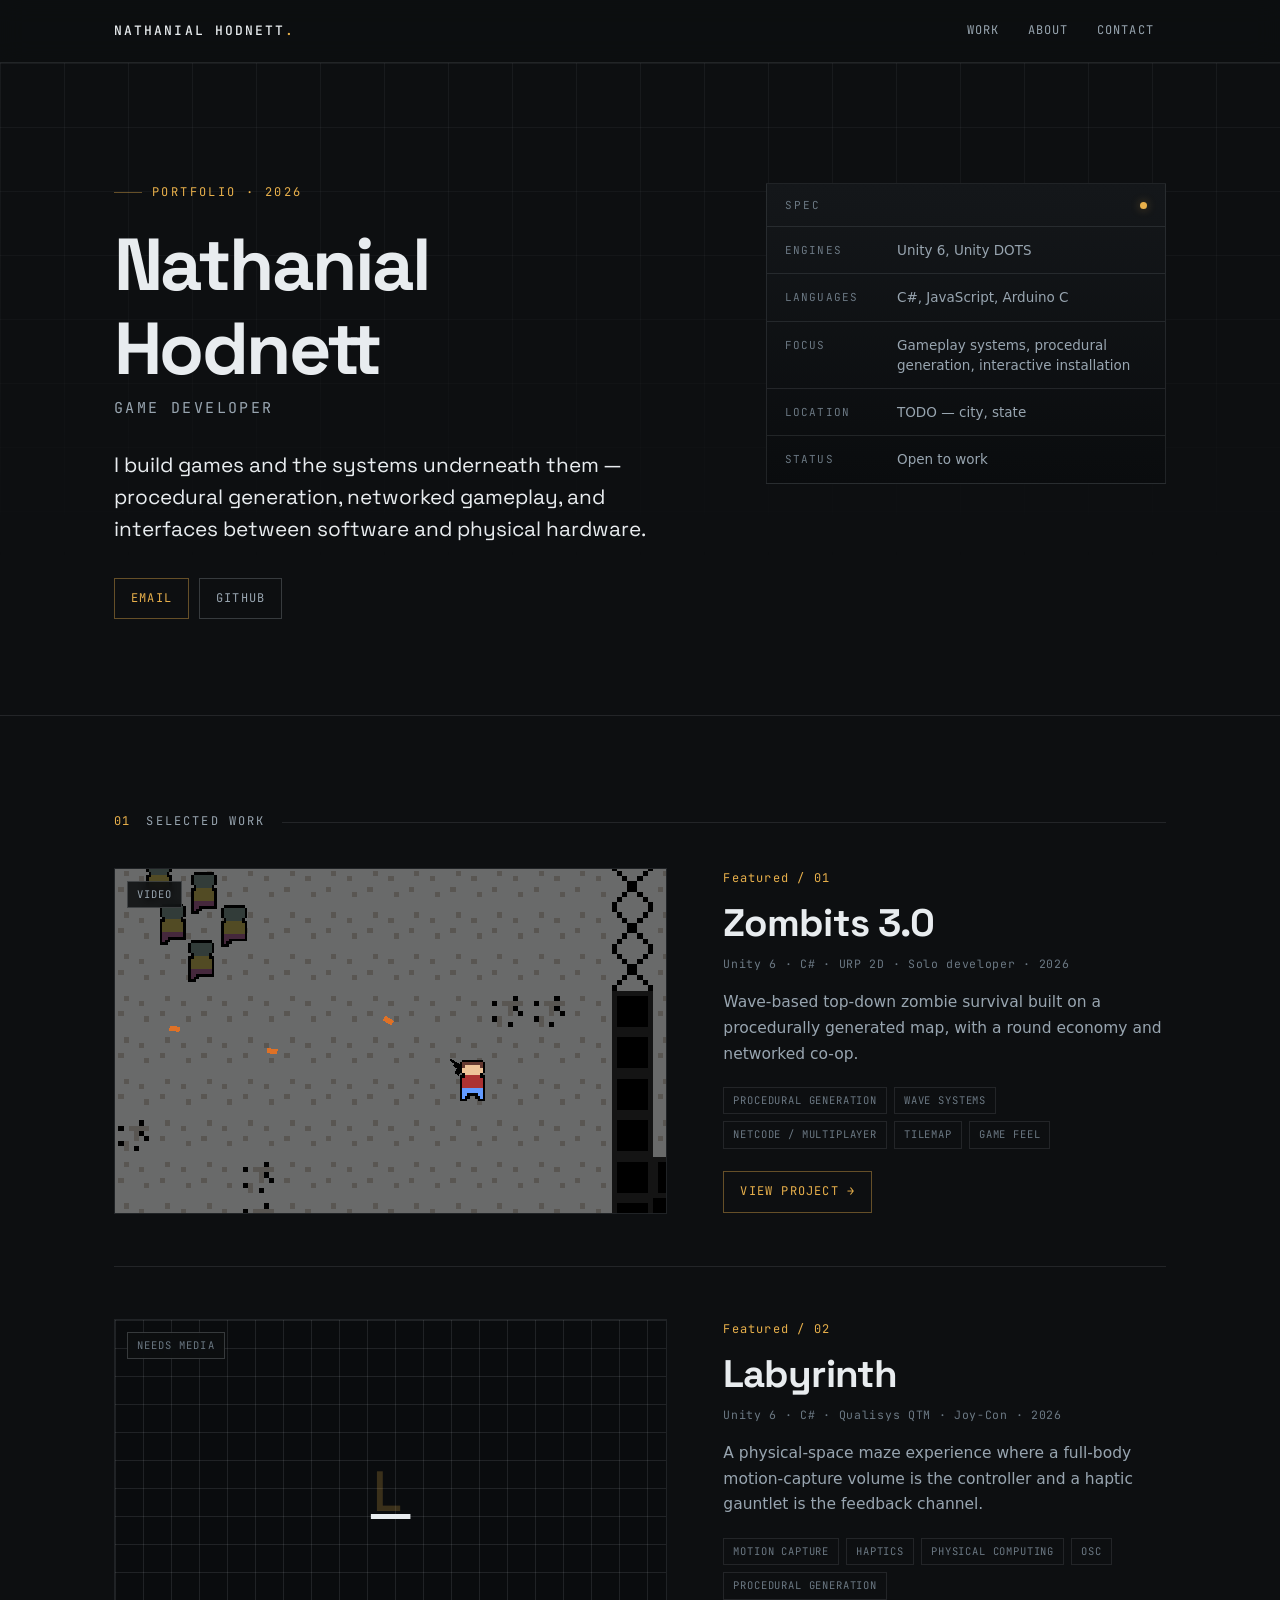
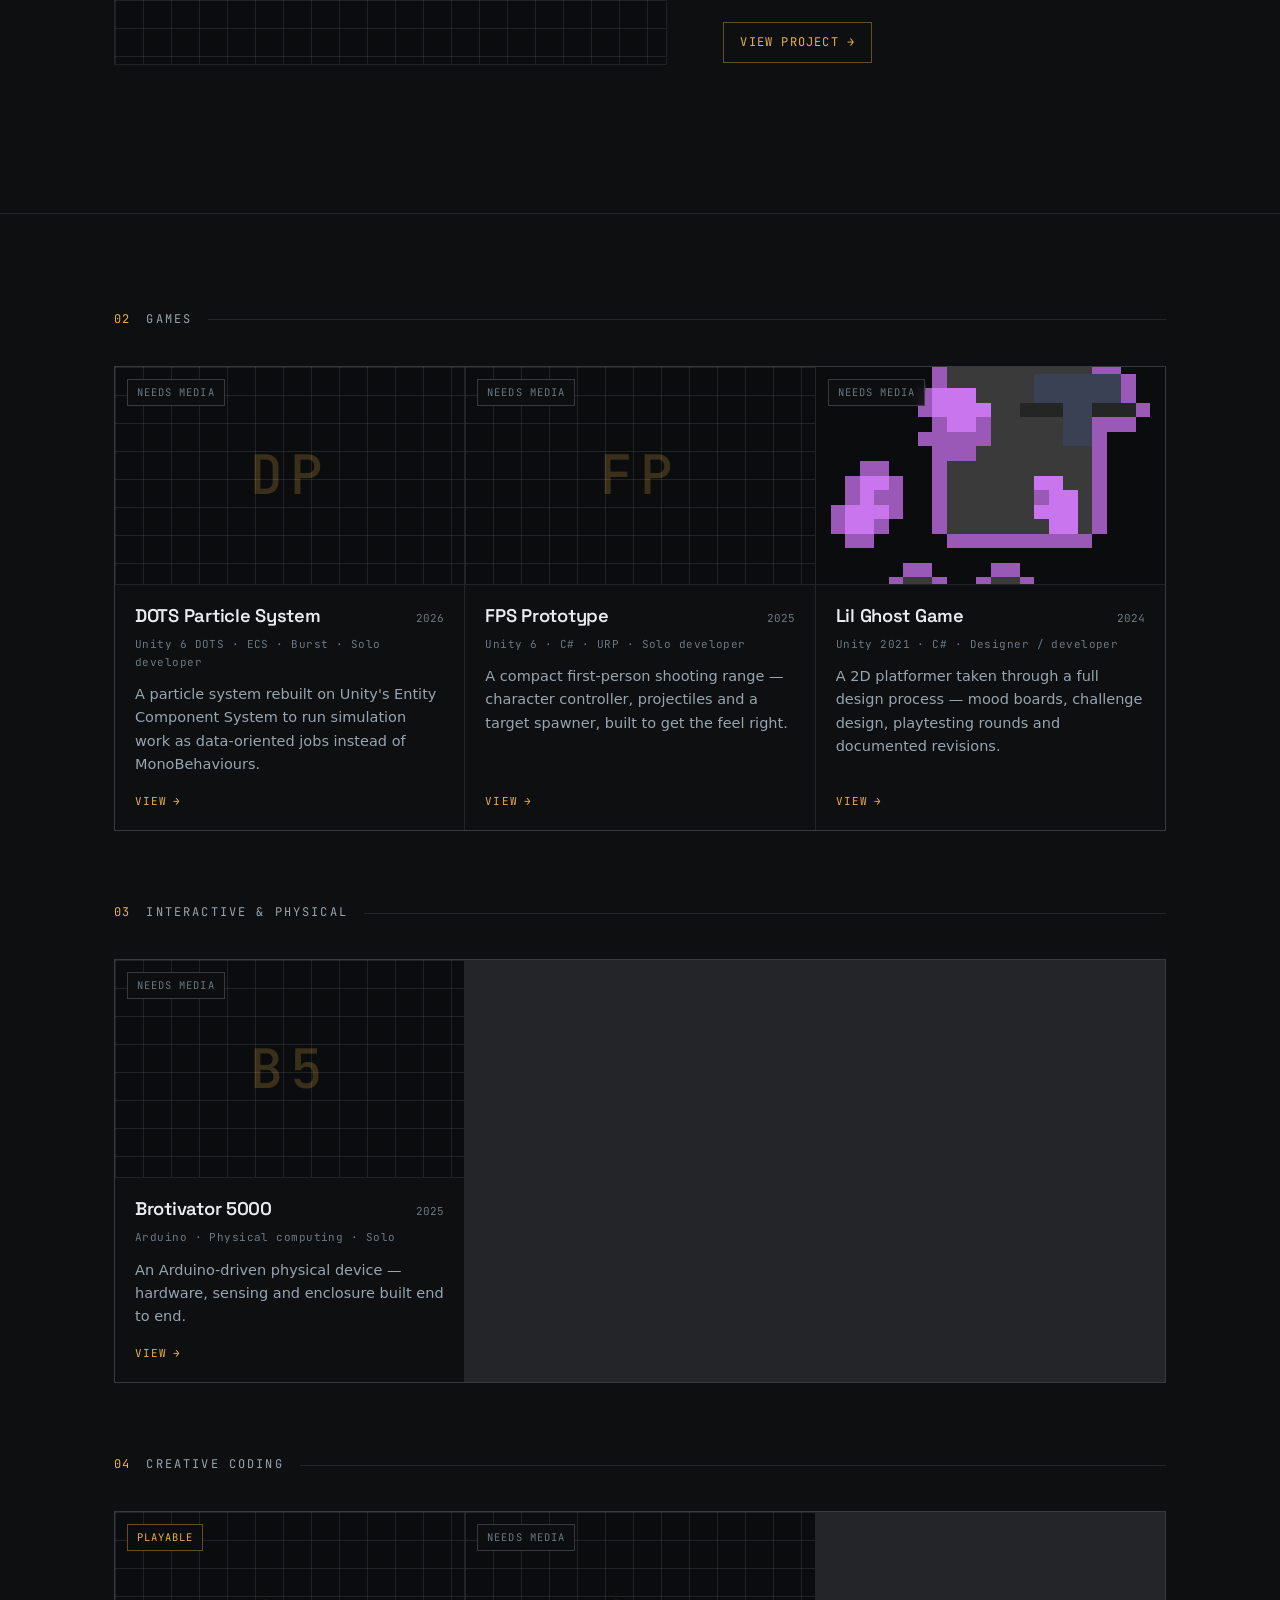
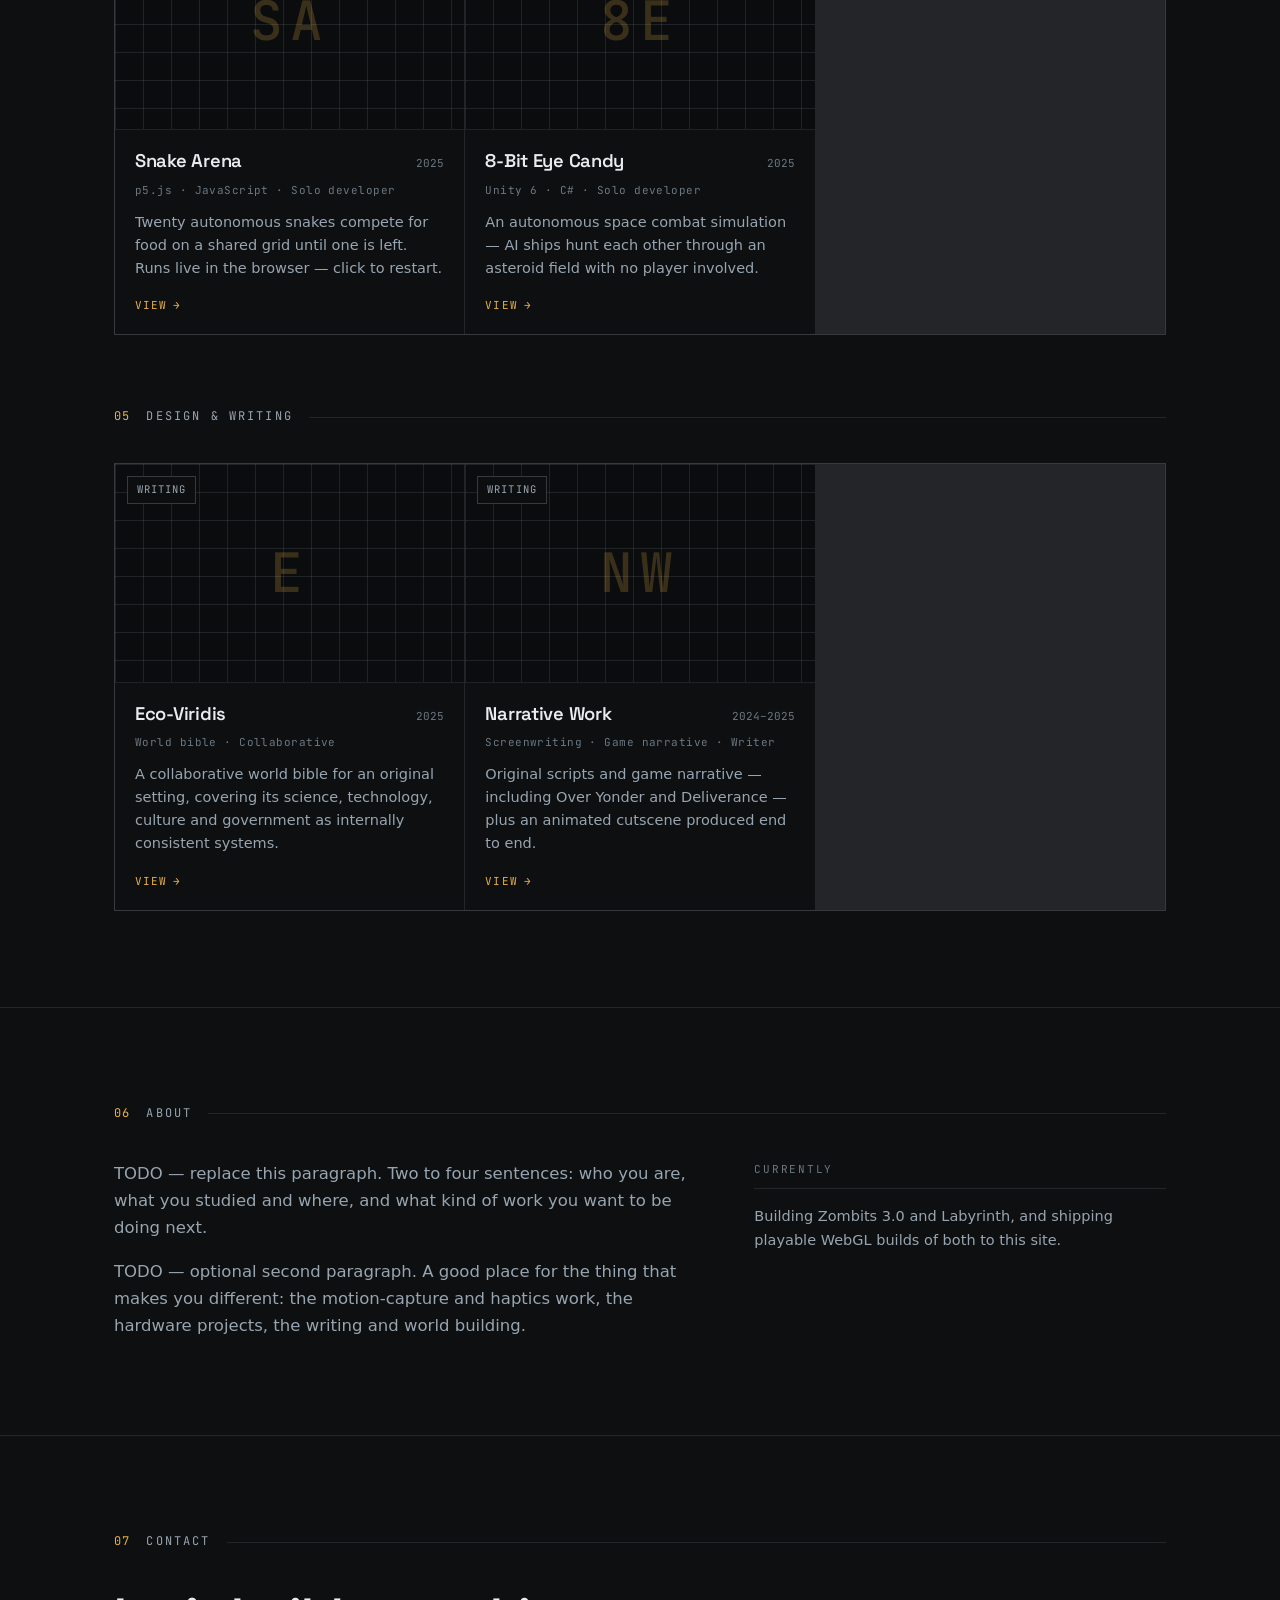
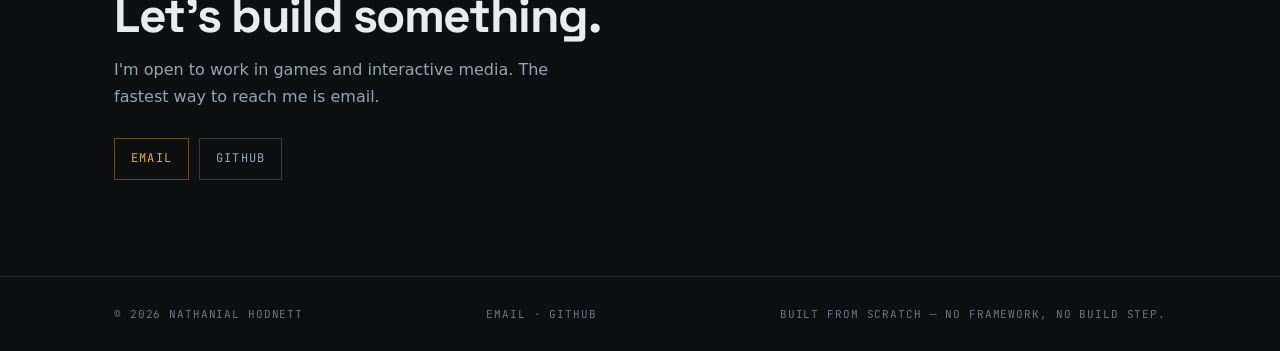
==== index.html @ e2097e57 "Initial portfolio site Static portfolio landing page. No framework, no build step — the whole site r" ====
<!doctype html>
<html lang="en">
<head>
<meta charset="utf-8">
<meta name="viewport" content="width=device-width, initial-scale=1, viewport-fit=cover">

<title>Nathanial Hodnett — Game Developer</title>
<meta name="description" content="Game developer working on gameplay systems, procedural generation, networked multiplayer and interactive installation. Portfolio and selected work.">
<meta name="color-scheme" content="dark">
<meta name="theme-color" content="#0d0f11">

<!-- Open Graph / social preview.
     TODO: replace og:url and og:image once the site is live on GitHub Pages. -->
<meta property="og:type" content="website">
<meta property="og:title" content="Nathanial Hodnett — Game Developer">
<meta property="og:description" content="Gameplay systems, procedural generation, networked multiplayer and interactive installation.">
<meta property="og:image" content="assets/img/zombits/gameplay.png">
<meta name="twitter:card" content="summary_large_image">

<link rel="icon" href="data:image/svg+xml,<svg xmlns='http://www.w3.org/2000/svg' viewBox='0 0 100 100'><rect width='100' height='100' fill='%230d0f11'/><text y='.9em' x='50%25' text-anchor='middle' font-size='62' font-family='monospace' fill='%23e8b04b'>N</text></svg>">

<link rel="preconnect" href="https://fonts.googleapis.com">
<link rel="preconnect" href="https://fonts.gstatic.com" crossorigin>
<link rel="stylesheet" href="https://fonts.googleapis.com/css2?family=Space+Grotesk:wght@500;600;700&family=JetBrains+Mono:wght@400;500&display=swap">
<link rel="stylesheet" href="assets/css/site.css">
</head>
<body>

<a class="skip" href="#work">Skip to work</a>

<header class="site-header" data-header></header>

<main id="top">

  <section class="hero" data-hero></section>

  <section class="section" id="work">
    <div class="wrap">
      <div class="sec-label">
        <span class="sec-label__num">01</span>
        <span class="sec-label__text">Selected Work</span>
        <span class="sec-label__rule"></span>
      </div>
      <div data-featured></div>
    </div>
  </section>

  <section class="section">
    <div class="wrap" data-categories></div>
  </section>

  <section class="section" id="about">
    <div class="wrap">
      <div class="sec-label">
        <span class="sec-label__num" data-autonum>06</span>
        <span class="sec-label__text">About</span>
        <span class="sec-label__rule"></span>
      </div>
      <div class="about__grid">
        <div class="about__body reveal" data-about></div>
        <div class="reveal">
          <div class="side-block">
            <div class="side-block__head">Currently</div>
            <p style="color:var(--fg-muted);font-size:14.5px;margin:0">
              Building Zombits 3.0 and Labyrinth, and shipping playable WebGL builds
              of both to this site.
            </p>
          </div>
        </div>
      </div>
    </div>
  </section>

  <section class="section contact" id="contact">
    <div class="wrap">
      <div class="sec-label">
        <span class="sec-label__num" data-autonum>07</span>
        <span class="sec-label__text">Contact</span>
        <span class="sec-label__rule"></span>
      </div>
      <div class="reveal">
        <h2>Let's build something.</h2>
        <p>
          I'm open to work in games and interactive media. The fastest way to reach me
          is email.
        </p>
        <div class="hero__links" data-contact-links></div>
      </div>
    </div>
  </section>

</main>

<footer class="site-footer" data-footer></footer>

<script src="data/site.js"></script>
<script src="data/projects.js"></script>
<script src="assets/js/site.js"></script>
</body>
</html>
---- assets/css/site.css ----
/* ===========================================================================
   Nathanial Hodnett — portfolio
   Theme: Technical Blueprint. Dark charcoal, hairline rules, brass accent,
   monospace for every piece of metadata.
   =========================================================================== */

/* --- tokens -------------------------------------------------------------- */
:root {
  --bg:         #0d0f11;
  --bg-elev:    #14171a;
  --bg-elev-2:  #191d21;
  --bg-inset:   #0a0c0e;

  --rule:        rgba(226, 232, 240, 0.10);
  --rule-strong: rgba(226, 232, 240, 0.20);

  --fg:       #e8ecef;
  --fg-muted: #98a5b0;
  --fg-dim:   #6b7883;

  --accent:      #e8b04b;
  --accent-soft: rgba(232, 176, 75, 0.14);
  --accent-line: rgba(232, 176, 75, 0.40);

  --mono: "JetBrains Mono", ui-monospace, SFMono-Regular, Menlo, Consolas, monospace;
  --sans: "Space Grotesk", ui-sans-serif, system-ui, -apple-system, "Segoe UI", sans-serif;
  --body: ui-sans-serif, system-ui, -apple-system, "Segoe UI", Roboto, sans-serif;

  --measure: 68ch;
  --gutter: clamp(20px, 5vw, 64px);
  --maxw: 1180px;

  --ease: cubic-bezier(.4, 0, .2, 1);
}

/* --- reset --------------------------------------------------------------- */
*, *::before, *::after { box-sizing: border-box; }

html {
  -webkit-text-size-adjust: 100%;
  scroll-behavior: smooth;
}
@media (prefers-reduced-motion: reduce) {
  html { scroll-behavior: auto; }
  *, *::before, *::after { animation-duration: .01ms !important; transition-duration: .01ms !important; }
}

body {
  margin: 0;
  background: var(--bg);
  color: var(--fg);
  font-family: var(--body);
  font-size: 16px;
  line-height: 1.65;
  -webkit-font-smoothing: antialiased;
  overflow-x: hidden;
}

img, video, iframe { max-width: 100%; }
img, video { height: auto; display: block; }

a { color: inherit; }

h1, h2, h3, h4 {
  font-family: var(--sans);
  font-weight: 600;
  line-height: 1.15;
  letter-spacing: -0.015em;
  margin: 0;
  text-wrap: balance;
}

p { margin: 0 0 1em; text-wrap: pretty; }

:focus-visible {
  outline: 2px solid var(--accent);
  outline-offset: 3px;
  border-radius: 2px;
}

.skip {
  position: absolute; left: -9999px; top: 0; z-index: 200;
  background: var(--accent); color: #0d0f11;
  padding: 10px 16px; font-family: var(--mono); font-size: 13px;
}
.skip:focus { left: 8px; top: 8px; }

/* --- shared bits --------------------------------------------------------- */
.wrap {
  max-width: var(--maxw);
  margin-inline: auto;
  padding-inline: var(--gutter);
}

.mono {
  font-family: var(--mono);
  font-size: 12px;
  letter-spacing: 0.10em;
  text-transform: uppercase;
  color: var(--fg-dim);
}

/* Section label: "01 / SELECTED WORK" with a rule running to the right edge */
.sec-label {
  display: flex;
  align-items: center;
  gap: 16px;
  margin-bottom: 36px;
}
.sec-label__num {
  font-family: var(--mono);
  font-size: 12px;
  letter-spacing: 0.10em;
  color: var(--accent);
}
.sec-label__text {
  font-family: var(--mono);
  font-size: 12px;
  letter-spacing: 0.18em;
  text-transform: uppercase;
  color: var(--fg-muted);
  white-space: nowrap;
}
.sec-label__rule {
  flex: 1 1 auto;
  height: 1px;
  background: var(--rule);
  min-width: 20px;
}

/* --- header -------------------------------------------------------------- */
.site-header {
  position: sticky;
  top: 0;
  z-index: 100;
  background: rgba(13, 15, 17, 0.82);
  backdrop-filter: blur(12px);
  -webkit-backdrop-filter: blur(12px);
  border-bottom: 1px solid var(--rule);
}
.site-header__inner {
  display: flex;
  align-items: center;
  justify-content: space-between;
  gap: 20px;
  height: 62px;
  max-width: var(--maxw);
  margin-inline: auto;
  padding-inline: var(--gutter);
}
.brand {
  font-family: var(--mono);
  font-size: 13px;
  font-weight: 500;
  letter-spacing: 0.16em;
  text-transform: uppercase;
  text-decoration: none;
  color: var(--fg);
  white-space: nowrap;
}
.brand span { color: var(--accent); }

.nav { display: flex; align-items: center; gap: 4px; }
.nav a {
  font-family: var(--mono);
  font-size: 12px;
  letter-spacing: 0.10em;
  text-transform: uppercase;
  text-decoration: none;
  color: var(--fg-muted);
  padding: 8px 12px;
  transition: color .18s var(--ease);
}
.nav a:hover { color: var(--fg); }

.nav a.nav-cta {
  color: var(--accent);
  border: 1px solid var(--accent-line);
  margin-left: 8px;
  transition: background .18s var(--ease), color .18s var(--ease);
}
.nav a.nav-cta:hover { background: var(--accent); color: #0d0f11; }

@media (max-width: 640px) {
  .nav a { padding: 8px 8px; font-size: 11px; letter-spacing: .06em; }
  .brand { font-size: 11px; letter-spacing: .12em; }
}

/* --- hero ---------------------------------------------------------------- */
.hero {
  position: relative;
  padding-block: clamp(56px, 11vw, 120px) clamp(48px, 9vw, 96px);
  border-bottom: 1px solid var(--rule);
  overflow: hidden;
}
/* faint blueprint grid, fading out downward */
.hero::before {
  content: "";
  position: absolute;
  inset: 0;
  background-image:
    linear-gradient(to right,  var(--rule) 1px, transparent 1px),
    linear-gradient(to bottom, var(--rule) 1px, transparent 1px);
  background-size: 64px 64px;
  -webkit-mask-image: linear-gradient(to bottom, rgba(0,0,0,.55), transparent 78%);
          mask-image: linear-gradient(to bottom, rgba(0,0,0,.55), transparent 78%);
  pointer-events: none;
}
.hero > * { position: relative; }

.hero__grid {
  display: grid;
  grid-template-columns: minmax(0, 1.45fr) minmax(0, 1fr);
  gap: clamp(32px, 6vw, 72px);
  align-items: start;
}
@media (max-width: 860px) {
  .hero__grid { grid-template-columns: 1fr; }
}

.hero__eyebrow {
  font-family: var(--mono);
  font-size: 12px;
  letter-spacing: 0.20em;
  text-transform: uppercase;
  color: var(--accent);
  margin-bottom: 20px;
  display: flex;
  align-items: center;
  gap: 10px;
}
.hero__eyebrow::before {
  content: "";
  width: 28px; height: 1px;
  background: var(--accent-line);
}

.hero h1 {
  font-size: clamp(2.6rem, 7.5vw, 4.6rem);
  font-weight: 700;
  letter-spacing: -0.035em;
  margin-bottom: 4px;
}
.hero__role {
  font-family: var(--mono);
  font-size: clamp(13px, 2vw, 15px);
  letter-spacing: 0.16em;
  text-transform: uppercase;
  color: var(--fg-muted);
  margin-bottom: 28px;
}
.hero__statement {
  font-family: var(--sans);
  font-size: clamp(1.05rem, 2.2vw, 1.3rem);
  line-height: 1.55;
  color: var(--fg);
  max-width: 46ch;
  margin-bottom: 32px;
}

.hero__links { display: flex; flex-wrap: wrap; gap: 10px; }

/* spec sheet block */
.spec {
  border: 1px solid var(--rule);
  background: linear-gradient(180deg, var(--bg-elev) 0%, var(--bg-inset) 100%);
}
.spec__head {
  font-family: var(--mono);
  font-size: 11px;
  letter-spacing: 0.18em;
  text-transform: uppercase;
  color: var(--fg-dim);
  padding: 12px 18px;
  border-bottom: 1px solid var(--rule);
  display: flex;
  justify-content: space-between;
  align-items: center;
}
.spec__head::after {
  content: "";
  width: 7px; height: 7px;
  border-radius: 50%;
  background: var(--accent);
  box-shadow: 0 0 10px var(--accent-line);
}
.spec__row {
  display: grid;
  grid-template-columns: 96px 1fr;
  gap: 16px;
  padding: 13px 18px;
  border-bottom: 1px solid var(--rule);
  font-size: 13.5px;
  line-height: 1.5;
}
.spec__row:last-child { border-bottom: 0; }
.spec__key {
  font-family: var(--mono);
  font-size: 11px;
  letter-spacing: 0.10em;
  text-transform: uppercase;
  color: var(--fg-dim);
  padding-top: 2px;
}
.spec__val { color: var(--fg-muted); }
@media (max-width: 420px) {
  .spec__row { grid-template-columns: 1fr; gap: 3px; }
}

/* --- buttons ------------------------------------------------------------- */
.btn {
  display: inline-flex;
  align-items: center;
  gap: 8px;
  font-family: var(--mono);
  font-size: 12px;
  letter-spacing: 0.10em;
  text-transform: uppercase;
  text-decoration: none;
  padding: 10px 16px;
  border: 1px solid var(--rule-strong);
  color: var(--fg-muted);
  background: transparent;
  transition: color .18s var(--ease), border-color .18s var(--ease), background .18s var(--ease);
}
.btn:hover { color: var(--fg); border-color: var(--fg-dim); background: var(--bg-elev); }

.btn--accent { color: var(--accent); border-color: var(--accent-line); }
.btn--accent:hover { background: var(--accent); border-color: var(--accent); color: #0d0f11; }

.btn__arrow { transition: transform .18s var(--ease); }
.btn:hover .btn__arrow { transform: translateX(3px); }

/* --- sections ------------------------------------------------------------ */
.section { padding-block: clamp(56px, 9vw, 96px); }
.section + .section { border-top: 1px solid var(--rule); }

/* --- featured project ---------------------------------------------------- */
.feature {
  display: grid;
  grid-template-columns: minmax(0, 1.25fr) minmax(0, 1fr);
  gap: clamp(28px, 5vw, 56px);
  align-items: center;
  padding-block: clamp(32px, 5vw, 52px);
  border-top: 1px solid var(--rule);
}
.feature:first-of-type { border-top: 0; padding-top: 0; }
@media (max-width: 860px) {
  .feature { grid-template-columns: 1fr; gap: 24px; }
}

.feature__media {
  position: relative;
  border: 1px solid var(--rule);
  background: var(--bg-inset);
  aspect-ratio: 16 / 10;
  overflow: hidden;
}
.feature__media img {
  width: 100%; height: 100%;
  object-fit: cover;
  image-rendering: pixelated;
  transition: transform .5s var(--ease);
}
.feature:hover .feature__media img { transform: scale(1.03); }

.feature__index {
  font-family: var(--mono);
  font-size: 12px;
  letter-spacing: 0.10em;
  color: var(--accent);
  margin-bottom: 12px;
}
.feature h3 {
  font-size: clamp(1.7rem, 4vw, 2.4rem);
  font-weight: 700;
  letter-spacing: -0.025em;
  margin-bottom: 10px;
}
.feature__meta {
  font-family: var(--mono);
  font-size: 11.5px;
  letter-spacing: 0.06em;
  color: var(--fg-dim);
  margin-bottom: 16px;
}
.feature__summary {
  color: var(--fg-muted);
  font-size: 15.5px;
  max-width: 48ch;
  margin-bottom: 20px;
}

/* --- placeholder art (projects with no cover image) ---------------------- */
.ph {
  width: 100%; height: 100%;
  background-color: var(--bg-inset);
  background-image:
    linear-gradient(to right,  var(--rule) 1px, transparent 1px),
    linear-gradient(to bottom, var(--rule) 1px, transparent 1px);
  background-size: 28px 28px;
  display: grid;
  place-items: center;
}
.ph span {
  font-family: var(--mono);
  font-size: clamp(2rem, 8vw, 3.4rem);
  font-weight: 500;
  letter-spacing: 0.12em;
  color: rgba(232, 176, 75, 0.22);
}

/* --- tags / badges ------------------------------------------------------- */
.tags { display: flex; flex-wrap: wrap; gap: 7px; }
.tag {
  font-family: var(--mono);
  font-size: 10.5px;
  letter-spacing: 0.08em;
  text-transform: uppercase;
  color: var(--fg-dim);
  border: 1px solid var(--rule);
  padding: 4px 9px;
  white-space: nowrap;
}

.badge {
  position: absolute;
  top: 12px; left: 12px;
  z-index: 2;
  font-family: var(--mono);
  font-size: 10.5px;
  letter-spacing: 0.10em;
  text-transform: uppercase;
  padding: 4px 9px;
  background: rgba(13, 15, 17, 0.88);
  border: 1px solid var(--rule-strong);
  color: var(--fg-muted);
  backdrop-filter: blur(4px);
}
.badge--playable { color: var(--accent); border-color: var(--accent-line); background: rgba(13,15,17,.92); }
.badge--todo     { color: var(--fg-dim); }

/* --- project grid -------------------------------------------------------- */
.cat + .cat { margin-top: clamp(48px, 7vw, 72px); }

.grid {
  display: grid;
  grid-template-columns: repeat(auto-fill, minmax(300px, 1fr));
  gap: 1px;
  background: var(--rule);
  border: 1px solid var(--rule);
}

.card {
  display: flex;
  flex-direction: column;
  background: var(--bg);
  text-decoration: none;
  color: inherit;
  transition: background .2s var(--ease);
}
.card:hover { background: var(--bg-elev); }

.card__media {
  position: relative;
  aspect-ratio: 16 / 10;
  overflow: hidden;
  background: var(--bg-inset);
  border-bottom: 1px solid var(--rule);
}
.card__media img {
  width: 100%; height: 100%;
  object-fit: cover;
  image-rendering: pixelated;
  transition: transform .45s var(--ease);
}
.card:hover .card__media img { transform: scale(1.04); }

.card__body { padding: 20px; display: flex; flex-direction: column; flex: 1; }

.card__top {
  display: flex;
  align-items: baseline;
  justify-content: space-between;
  gap: 12px;
  margin-bottom: 8px;
}
.card h3 {
  font-size: 1.15rem;
  font-weight: 600;
  letter-spacing: -0.015em;
}
.card__year {
  font-family: var(--mono);
  font-size: 11px;
  color: var(--fg-dim);
  flex: none;
}
.card__meta {
  font-family: var(--mono);
  font-size: 11px;
  letter-spacing: 0.04em;
  color: var(--fg-dim);
  margin-bottom: 12px;
}
.card__summary {
  color: var(--fg-muted);
  font-size: 14.5px;
  line-height: 1.6;
  margin-bottom: 16px;
  flex: 1;
}
.card__more {
  font-family: var(--mono);
  font-size: 11px;
  letter-spacing: 0.10em;
  text-transform: uppercase;
  color: var(--accent);
  display: flex;
  align-items: center;
  gap: 6px;
}
.card__more span { transition: transform .18s var(--ease); }
.card:hover .card__more span { transform: translateX(4px); }

/* --- about --------------------------------------------------------------- */
.about__grid {
  display: grid;
  grid-template-columns: minmax(0, 1.4fr) minmax(0, 1fr);
  gap: clamp(28px, 6vw, 64px);
  align-items: start;
}
@media (max-width: 860px) { .about__grid { grid-template-columns: 1fr; } }

.about__body { max-width: var(--measure); color: var(--fg-muted); font-size: 16.5px; }
.about__body p:last-child { margin-bottom: 0; }

/* --- contact / footer ---------------------------------------------------- */
.contact h2 {
  font-size: clamp(1.9rem, 5vw, 3rem);
  font-weight: 700;
  letter-spacing: -0.03em;
  margin-bottom: 14px;
}
.contact p { color: var(--fg-muted); max-width: 46ch; margin-bottom: 28px; }

.site-footer {
  border-top: 1px solid var(--rule);
  padding-block: 28px;
}
.site-footer__inner {
  display: flex;
  flex-wrap: wrap;
  gap: 12px 24px;
  justify-content: space-between;
  align-items: center;
  font-family: var(--mono);
  font-size: 11px;
  letter-spacing: 0.08em;
  text-transform: uppercase;
  color: var(--fg-dim);
  max-width: var(--maxw);
  margin-inline: auto;
  padding-inline: var(--gutter);
}
.site-footer a { color: var(--fg-dim); text-decoration: none; }
.site-footer a:hover { color: var(--accent); }

/* ===========================================================================
   PROJECT DETAIL PAGE
   =========================================================================== */

.back {
  display: inline-flex;
  align-items: center;
  gap: 8px;
  font-family: var(--mono);
  font-size: 11.5px;
  letter-spacing: 0.10em;
  text-transform: uppercase;
  color: var(--fg-dim);
  text-decoration: none;
  margin-bottom: 32px;
  transition: color .18s var(--ease);
}
.back:hover { color: var(--accent); }
.back span { transition: transform .18s var(--ease); }
.back:hover span { transform: translateX(-3px); }

.proj-head { padding-block: clamp(36px, 6vw, 64px) clamp(28px, 4vw, 44px); }
.proj-head h1 {
  font-size: clamp(2.2rem, 6vw, 3.6rem);
  font-weight: 700;
  letter-spacing: -0.035em;
  margin-bottom: 14px;
}
.proj-head__summary {
  font-family: var(--sans);
  font-size: clamp(1.02rem, 2.2vw, 1.22rem);
  line-height: 1.55;
  color: var(--fg-muted);
  max-width: 54ch;
  margin-bottom: 28px;
}
.proj-head__links { display: flex; flex-wrap: wrap; gap: 10px; }

/* the mono spec strip under the title */
.proj-spec {
  display: grid;
  grid-template-columns: repeat(auto-fit, minmax(150px, 1fr));
  gap: 1px;
  background: var(--rule);
  border: 1px solid var(--rule);
  margin-bottom: 36px;
}
.proj-spec__cell { background: var(--bg); padding: 14px 18px; }
.proj-spec__key {
  font-family: var(--mono);
  font-size: 10.5px;
  letter-spacing: 0.14em;
  text-transform: uppercase;
  color: var(--fg-dim);
  margin-bottom: 5px;
}
.proj-spec__val { font-size: 14px; color: var(--fg); line-height: 1.45; }

/* media blocks */
.media { margin-block: 0 clamp(36px, 6vw, 56px); }
.media__item { margin-bottom: 28px; }
.media__item:last-child { margin-bottom: 0; }

.media__frame {
  border: 1px solid var(--rule);
  background: var(--bg-inset);
  overflow: hidden;
  position: relative;
}
.media__frame iframe,
.media__frame video { display: block; width: 100%; border: 0; }

.media__embed { aspect-ratio: 16 / 9; }
.media__embed iframe { width: 100%; height: 100%; }

.media__caption {
  font-family: var(--mono);
  font-size: 11px;
  letter-spacing: 0.06em;
  color: var(--fg-dim);
  margin-top: 9px;
  display: flex;
  gap: 8px;
}
.media__caption::before { content: "—"; color: var(--accent); flex: none; }

.media__hint {
  border: 1px dashed var(--rule-strong);
  background: var(--bg-inset);
  padding: 28px 24px;
  text-align: center;
  font-family: var(--mono);
  font-size: 12px;
  letter-spacing: 0.08em;
  color: var(--fg-dim);
  line-height: 1.8;
}
.media__hint strong { color: var(--accent); font-weight: 500; }

/* detail content columns */
.proj-body {
  display: grid;
  grid-template-columns: minmax(0, 1.35fr) minmax(0, 1fr);
  gap: clamp(32px, 6vw, 64px);
  align-items: start;
  padding-bottom: clamp(56px, 9vw, 96px);
}
@media (max-width: 860px) { .proj-body { grid-template-columns: 1fr; } }

.prose { color: var(--fg-muted); font-size: 16.5px; max-width: var(--measure); }
.prose p:last-child { margin-bottom: 0; }

.built { list-style: none; margin: 0; padding: 0; }
.built li {
  position: relative;
  padding-left: 26px;
  margin-bottom: 15px;
  color: var(--fg-muted);
  font-size: 14.5px;
  line-height: 1.62;
}
.built li::before {
  content: "";
  position: absolute;
  left: 0; top: 0.62em;
  width: 12px; height: 1px;
  background: var(--accent);
}
.built li:last-child { margin-bottom: 0; }

.side-block { margin-bottom: 34px; }
.side-block:last-child { margin-bottom: 0; }
.side-block__head {
  font-family: var(--mono);
  font-size: 11px;
  letter-spacing: 0.16em;
  text-transform: uppercase;
  color: var(--fg-dim);
  padding-bottom: 10px;
  border-bottom: 1px solid var(--rule);
  margin-bottom: 16px;
}

/* next/prev project nav */
.proj-nav {
  border-top: 1px solid var(--rule);
  display: grid;
  grid-template-columns: 1fr 1fr;
  gap: 1px;
  background: var(--rule);
}
.proj-nav a {
  background: var(--bg);
  padding: 26px var(--gutter);
  text-decoration: none;
  transition: background .2s var(--ease);
}
.proj-nav a:hover { background: var(--bg-elev); }
.proj-nav a:last-child { text-align: right; }
.proj-nav__dir {
  font-family: var(--mono);
  font-size: 10.5px;
  letter-spacing: 0.14em;
  text-transform: uppercase;
  color: var(--fg-dim);
  margin-bottom: 6px;
}
.proj-nav__title { font-family: var(--sans); font-size: 1.05rem; font-weight: 600; color: var(--fg); }
@media (max-width: 560px) {
  .proj-nav { grid-template-columns: 1fr; }
  .proj-nav a:last-child { text-align: left; }
}

/* --- entrance animation -------------------------------------------------- */
.reveal {
  opacity: 0;
  transform: translateY(14px);
  transition: opacity .6s var(--ease), transform .6s var(--ease);
}
.reveal.is-in { opacity: 1; transform: none; }
@media (prefers-reduced-motion: reduce) {
  .reveal { opacity: 1; transform: none; }
}
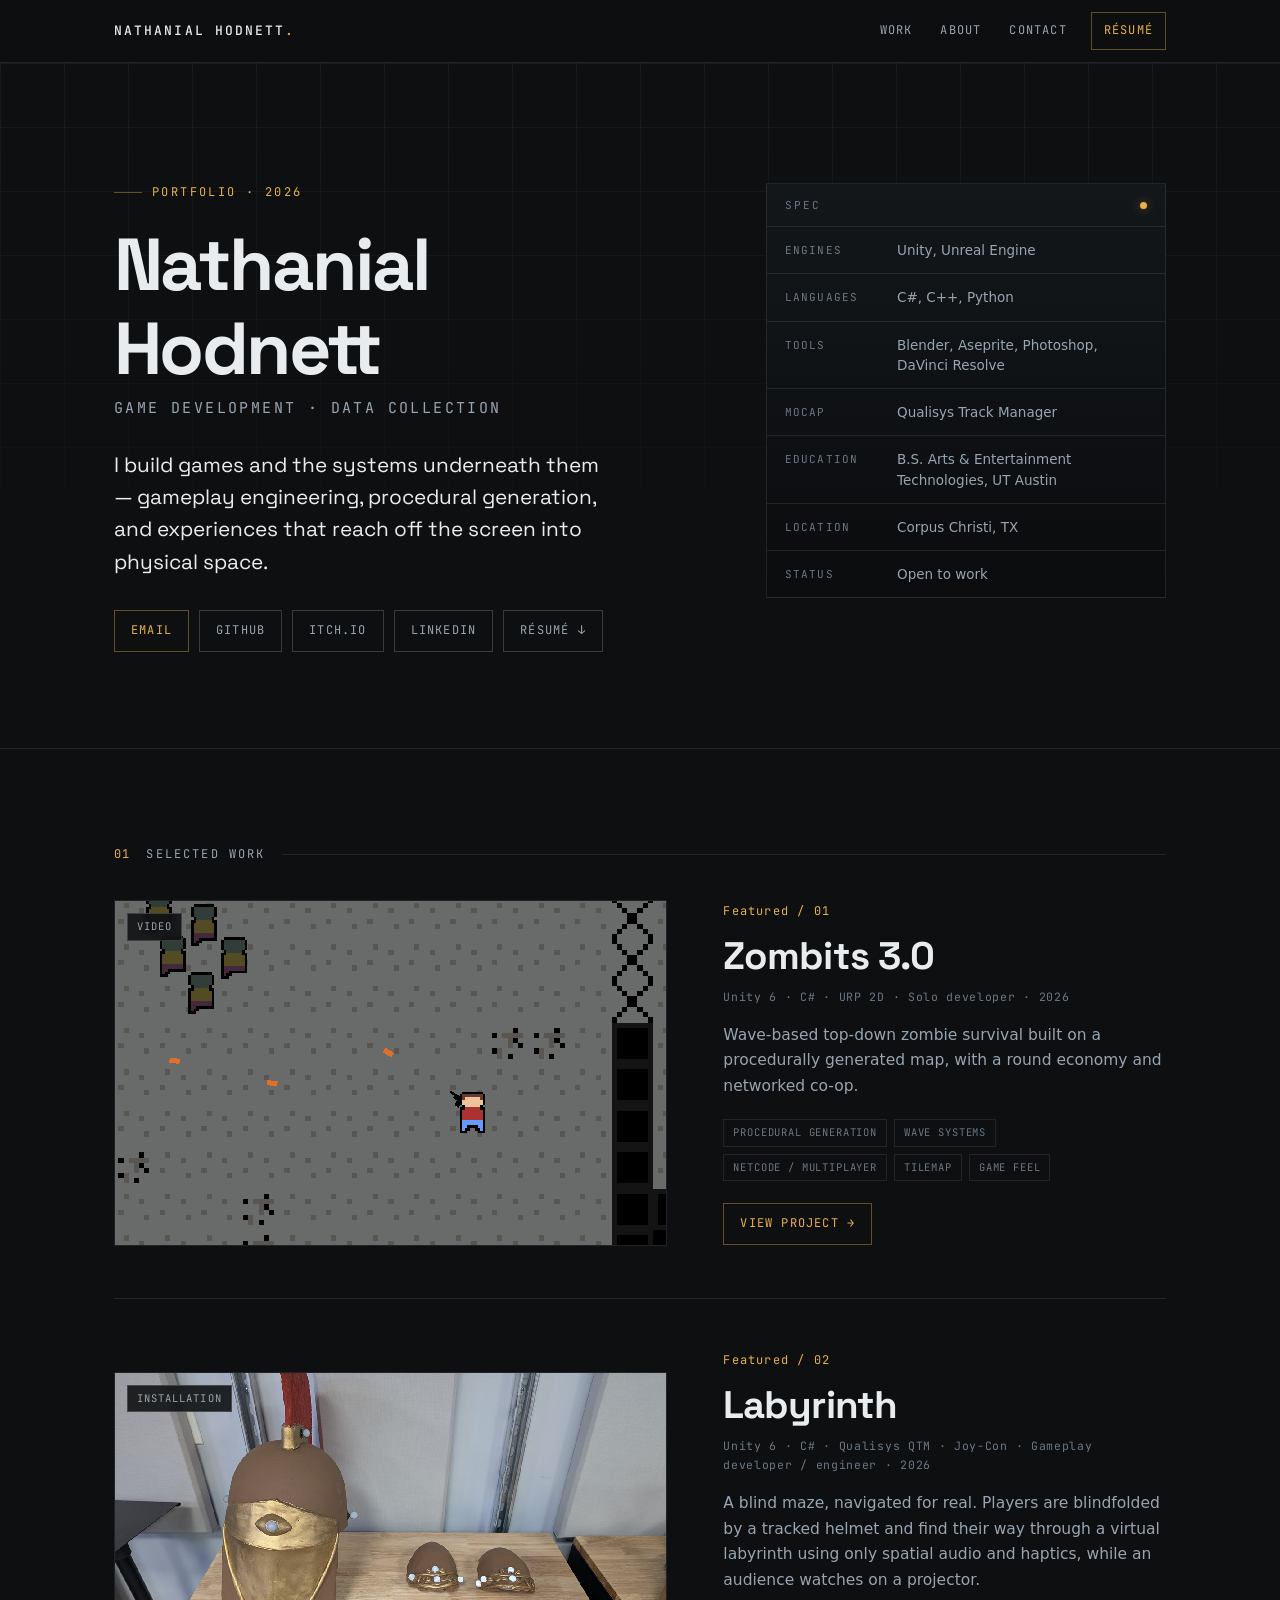
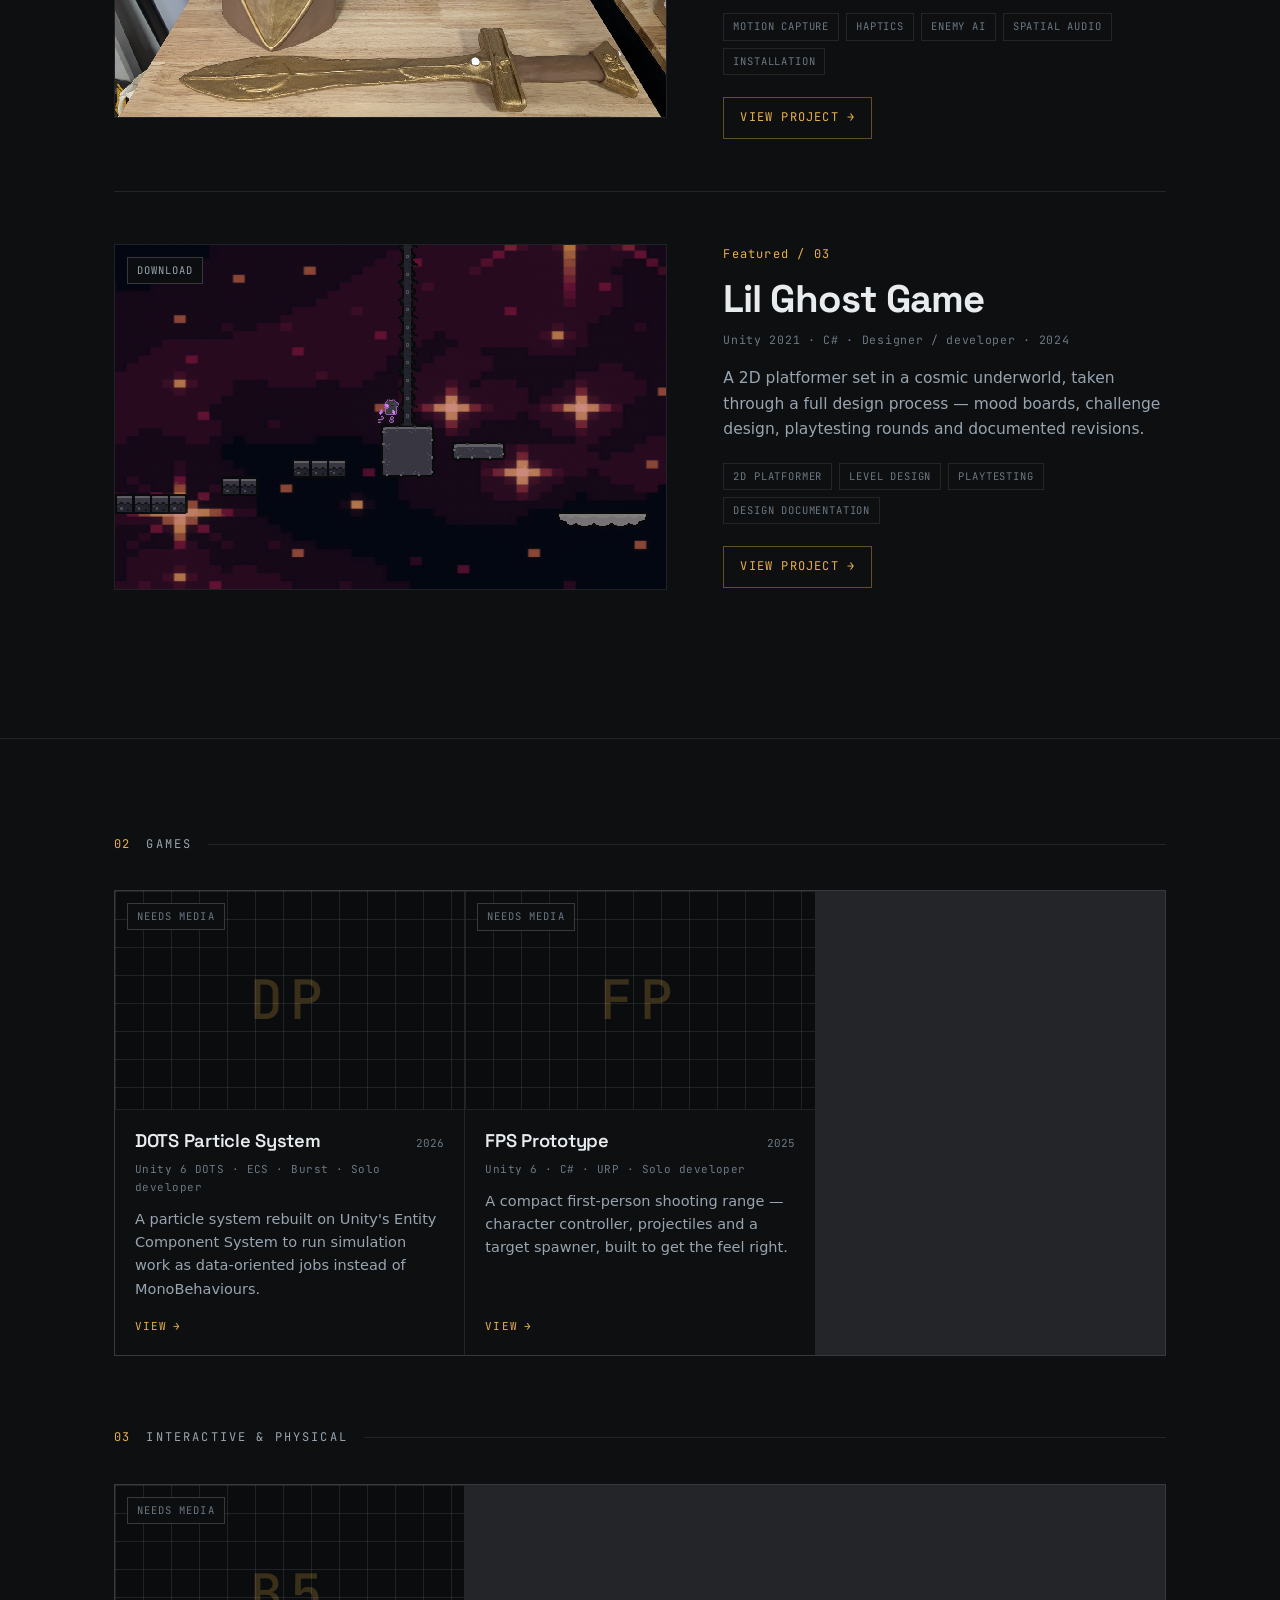
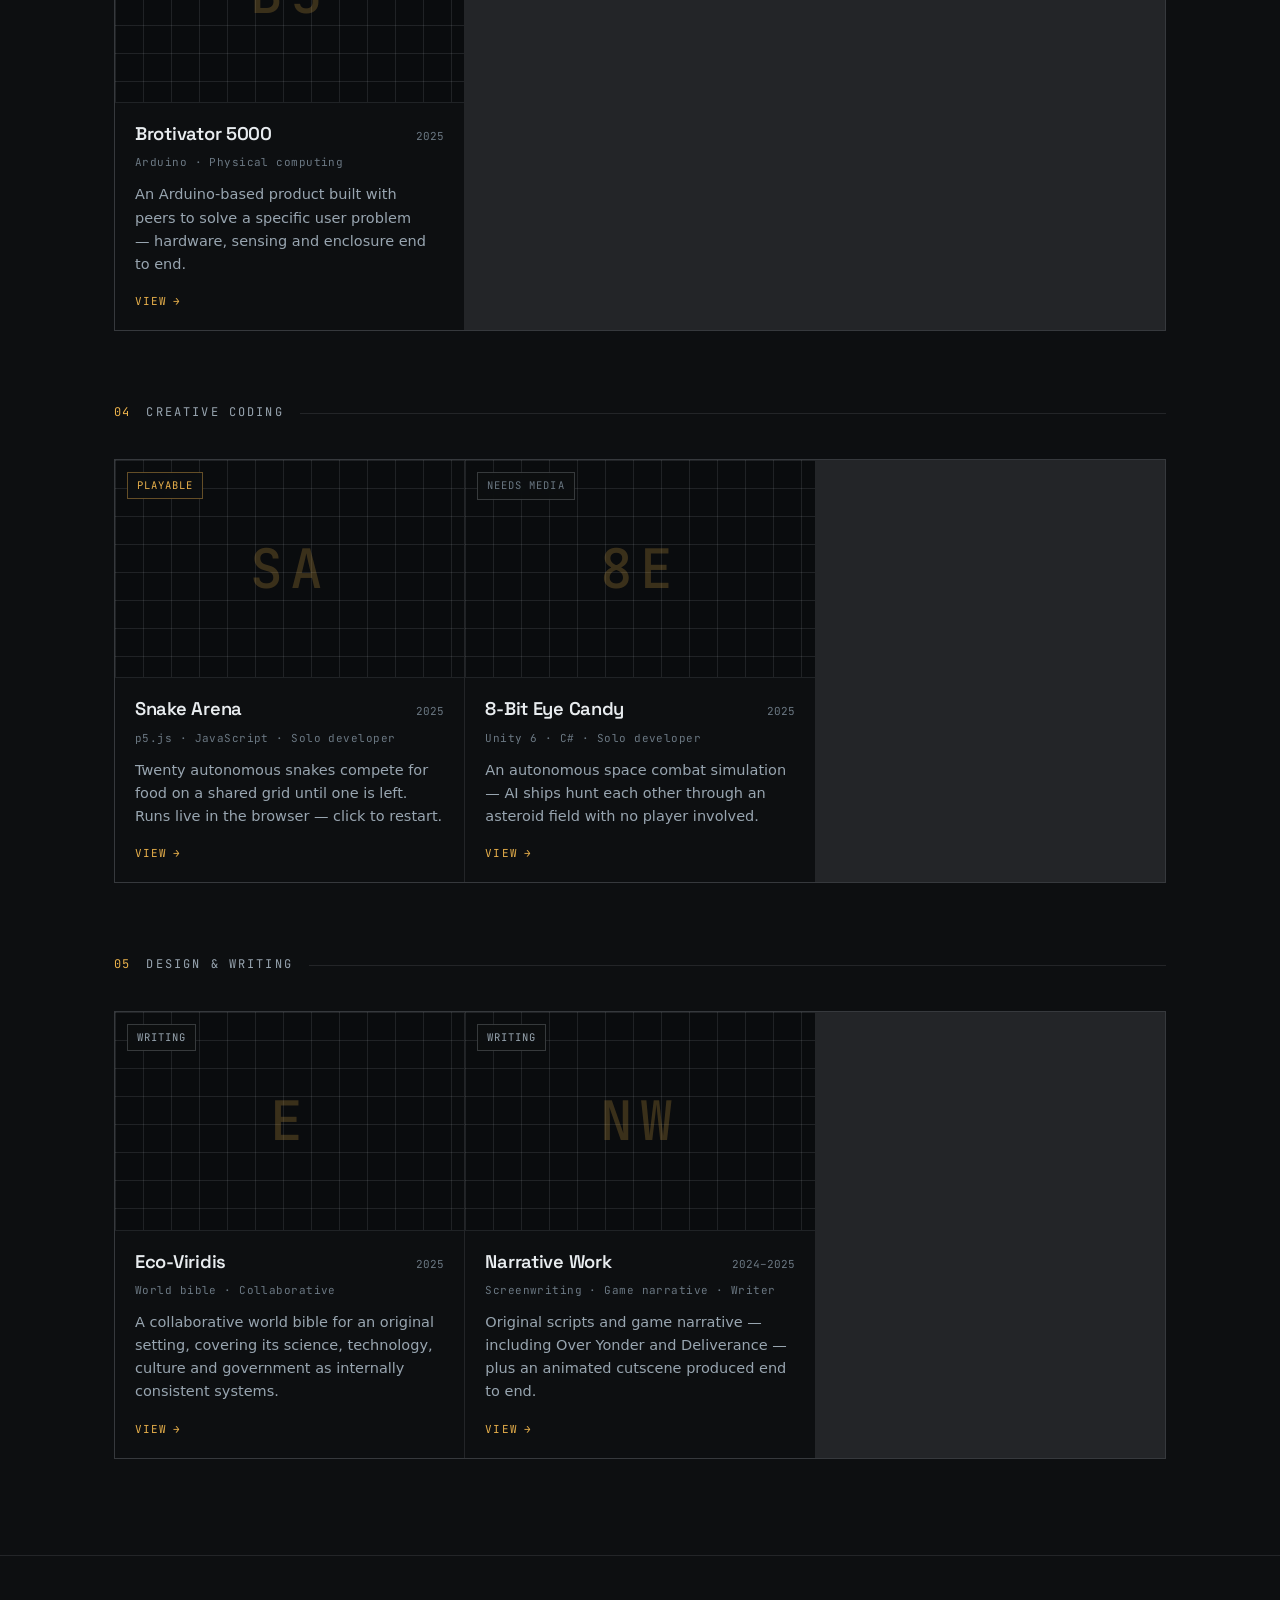
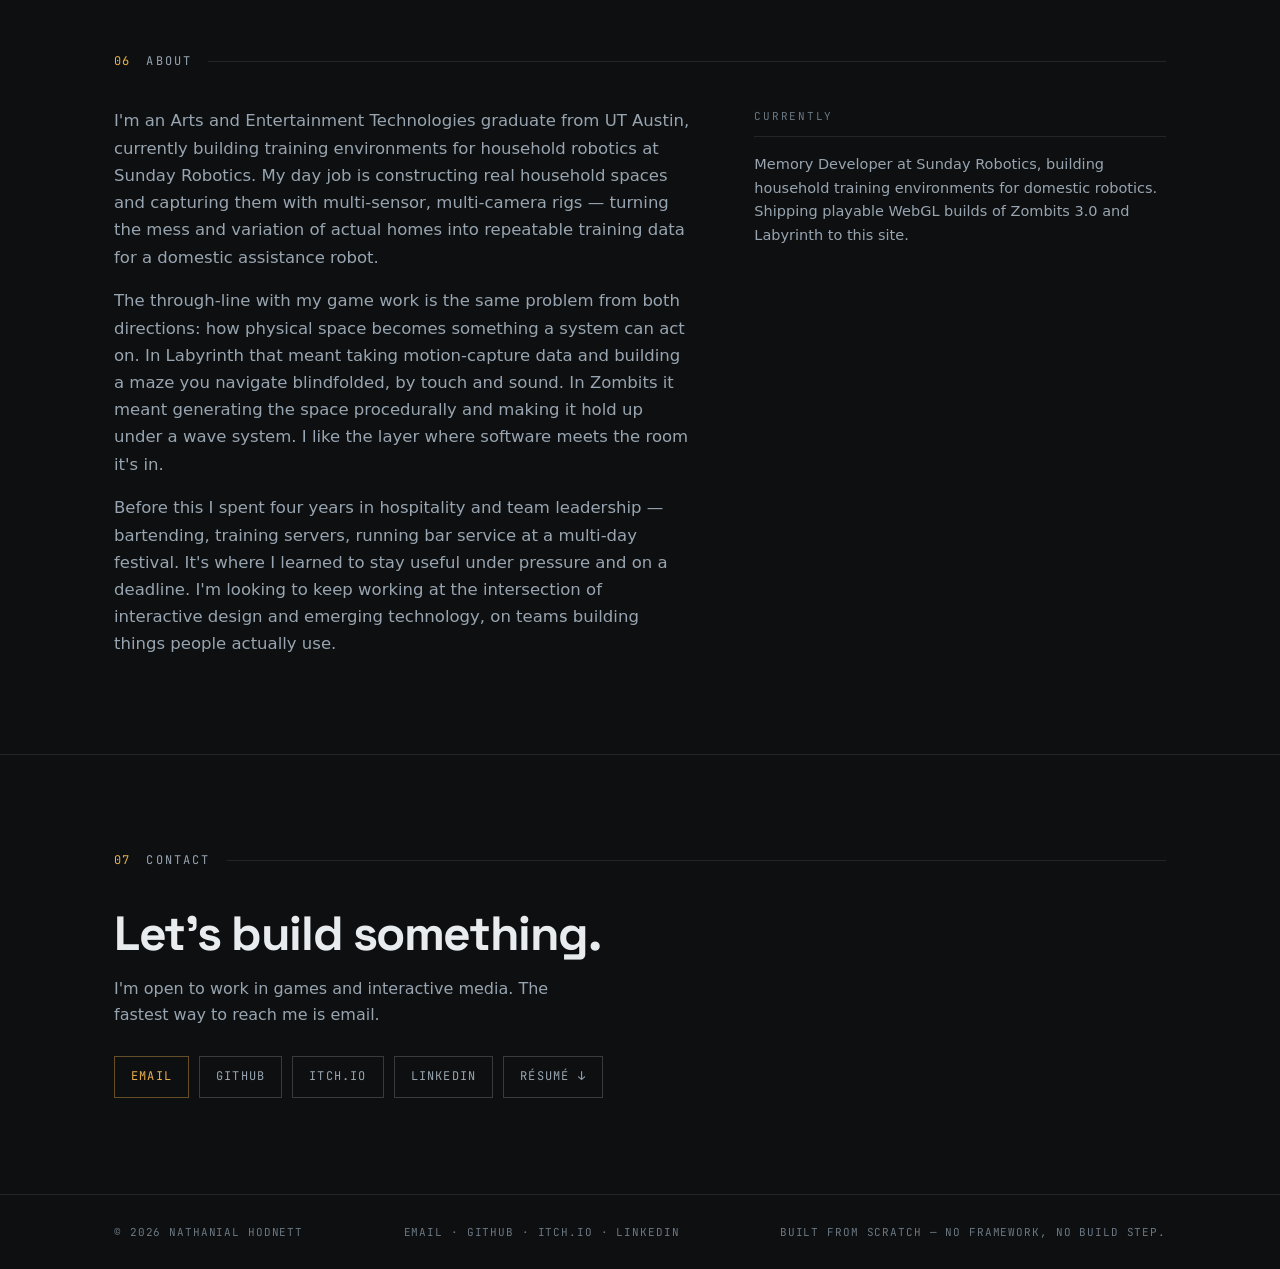
==== commit 4f7aad5d: "Fill in identity from resume; rewrite Labyrinth from its documentation Identity (data/site.js): - Re" ====
--- a/index.html
+++ b/index.html
@@ -62,8 +62,9 @@
           <div class="side-block">
             <div class="side-block__head">Currently</div>
             <p style="color:var(--fg-muted);font-size:14.5px;margin:0">
-              Building Zombits 3.0 and Labyrinth, and shipping playable WebGL builds
-              of both to this site.
+              Memory Developer at Sunday Robotics, building household training
+              environments for domestic robotics. Shipping playable WebGL builds of
+              Zombits 3.0 and Labyrinth to this site.
             </p>
           </div>
         </div>
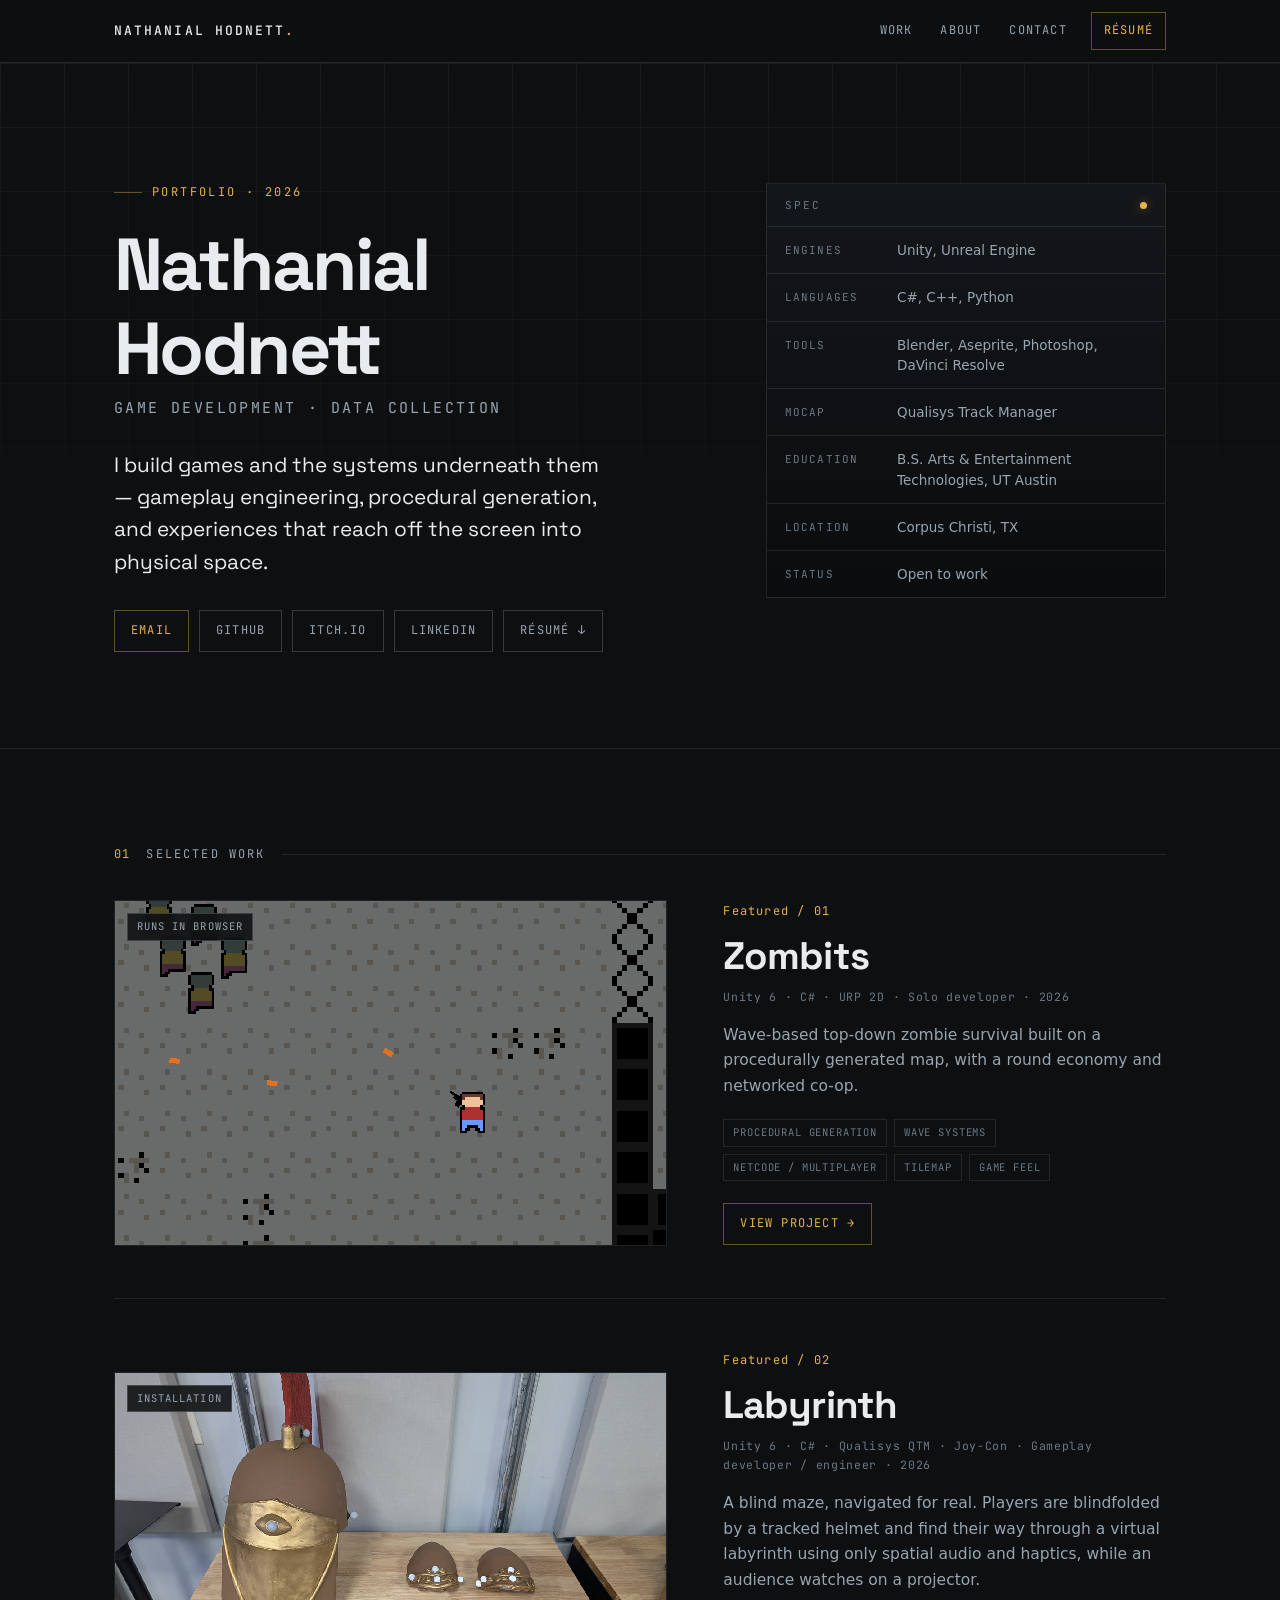
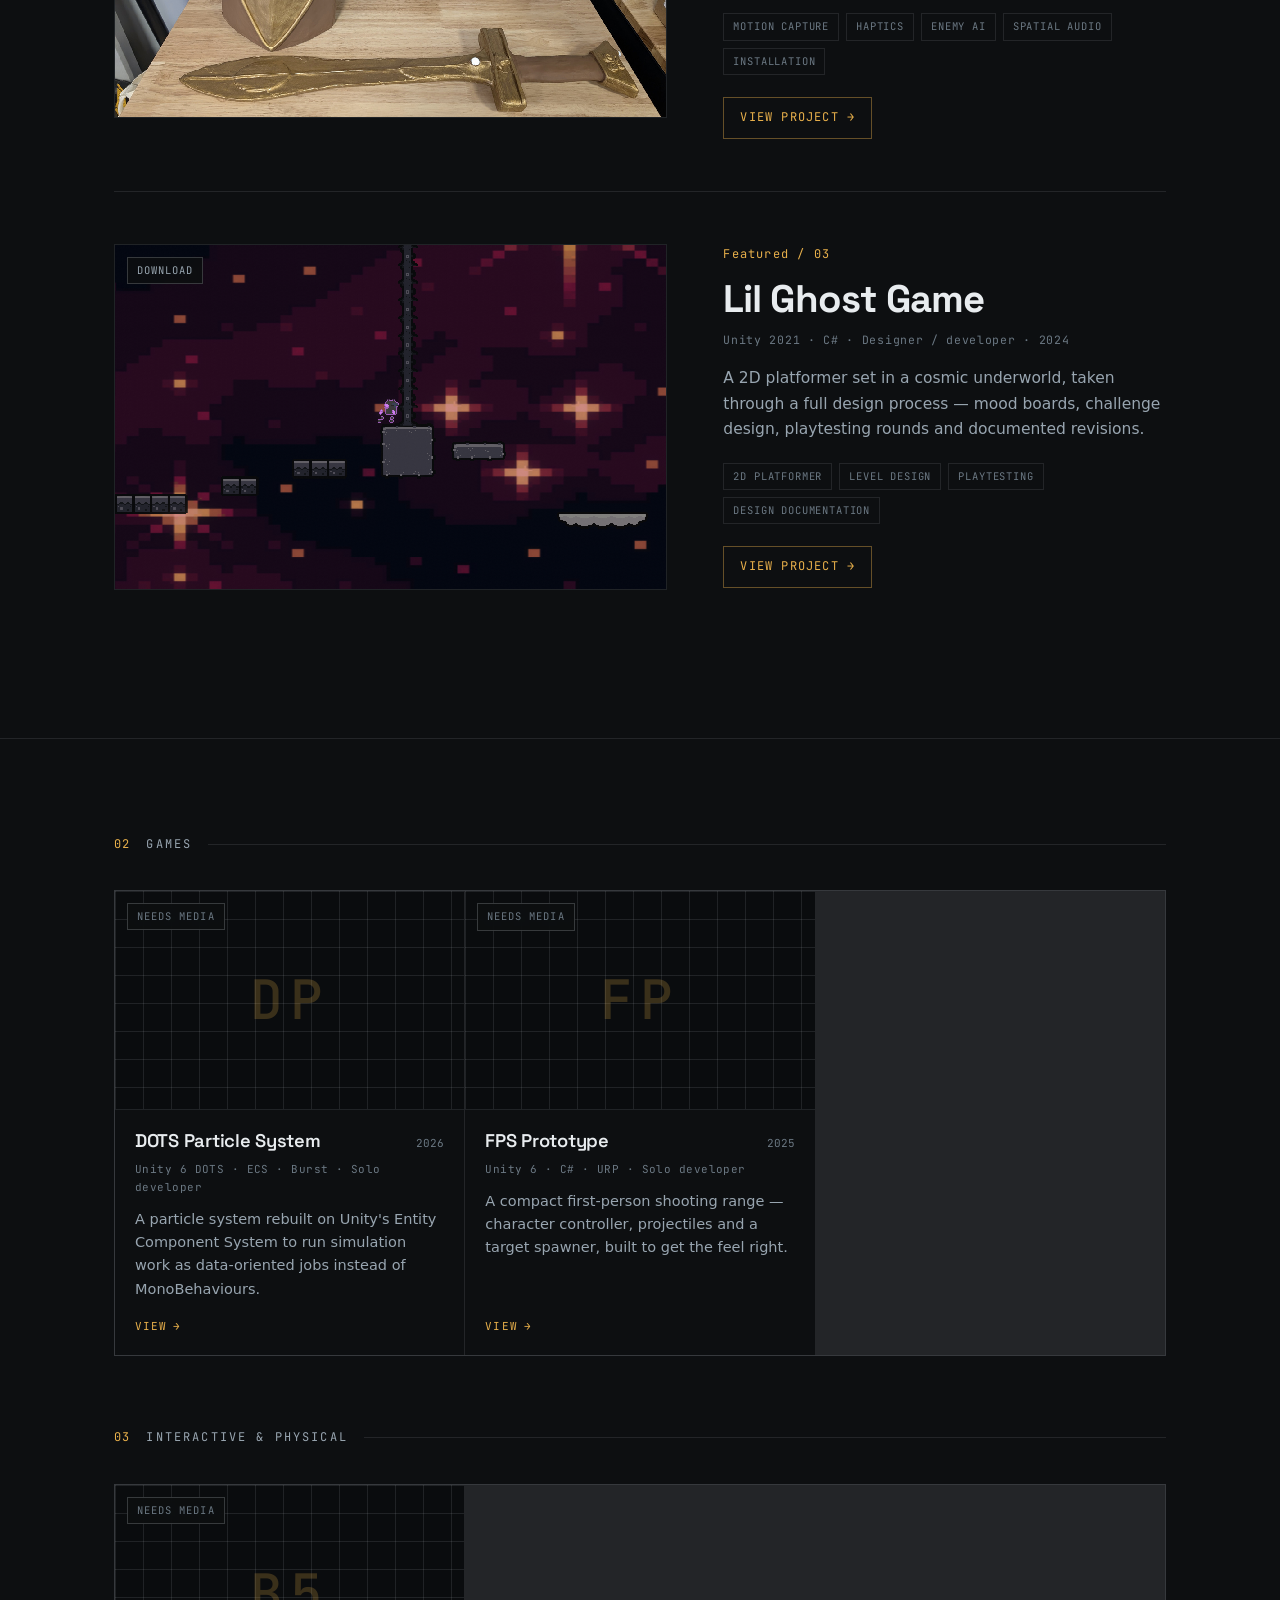
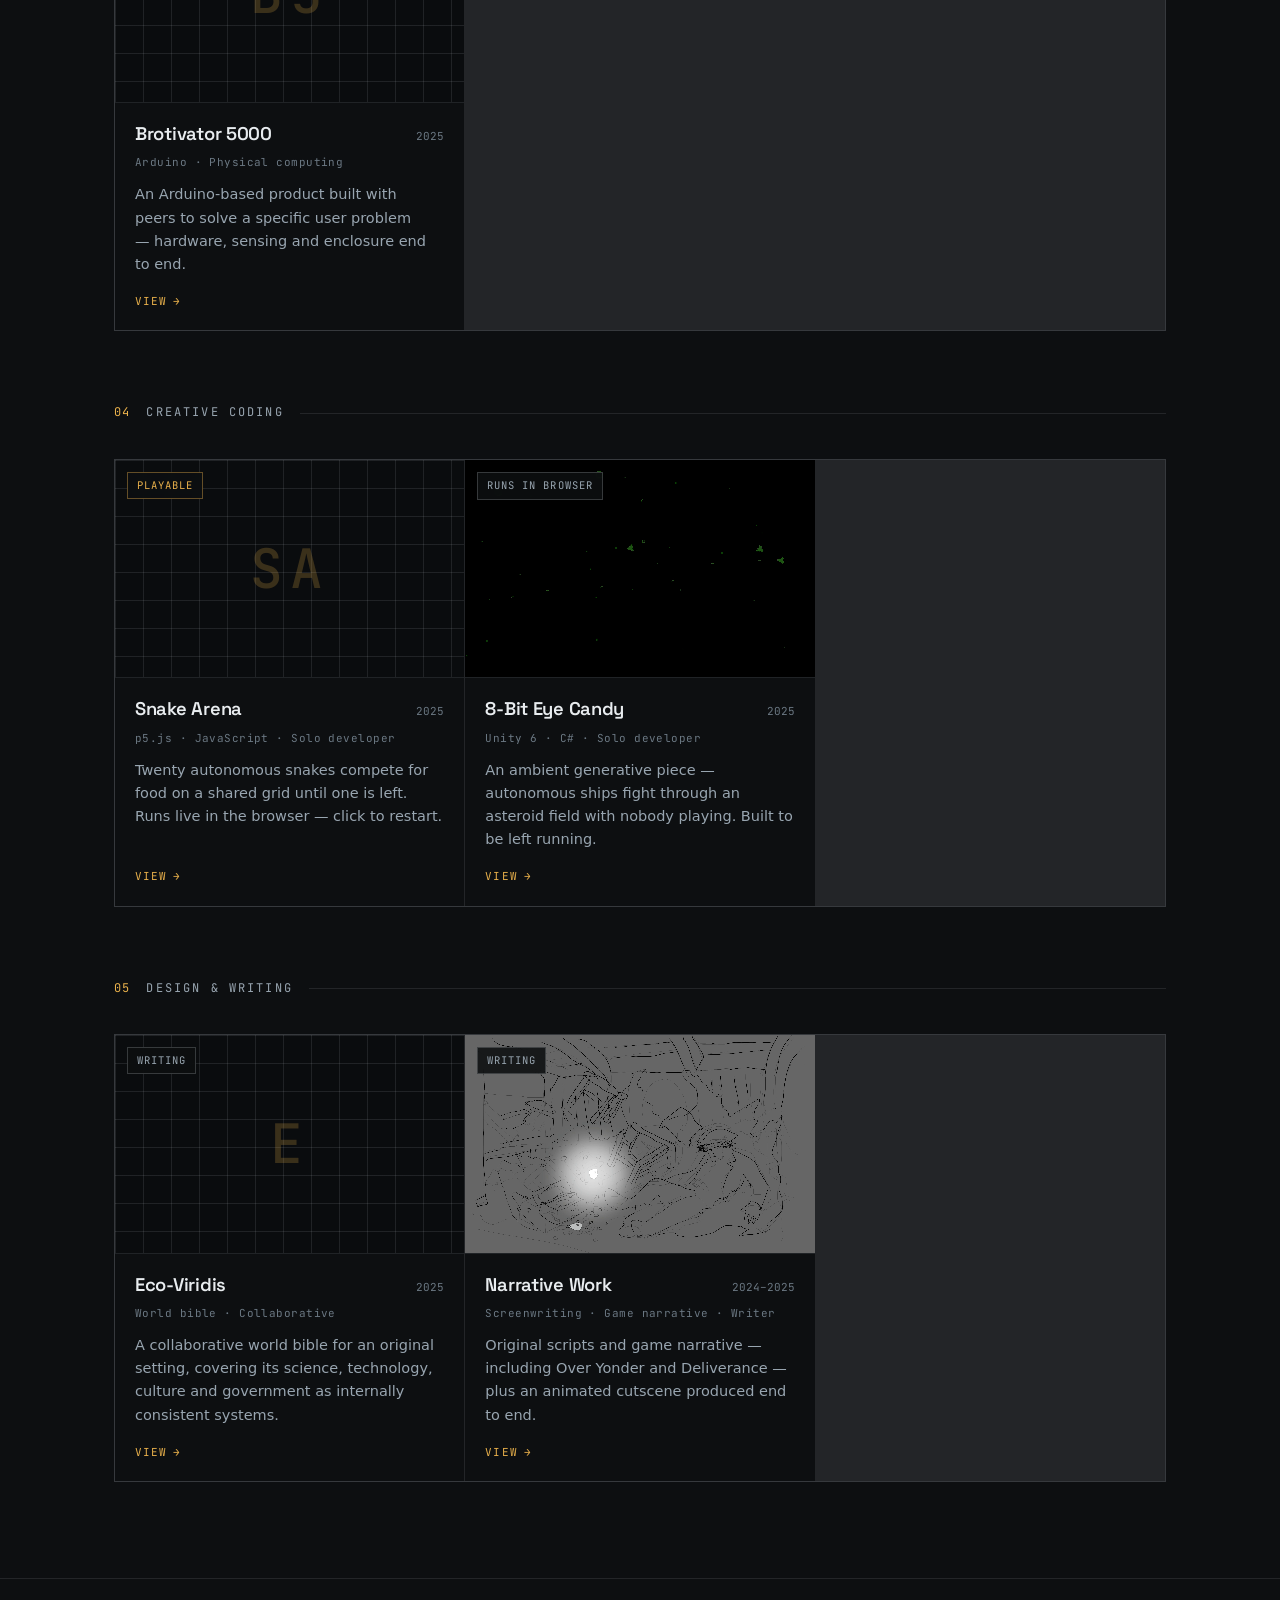
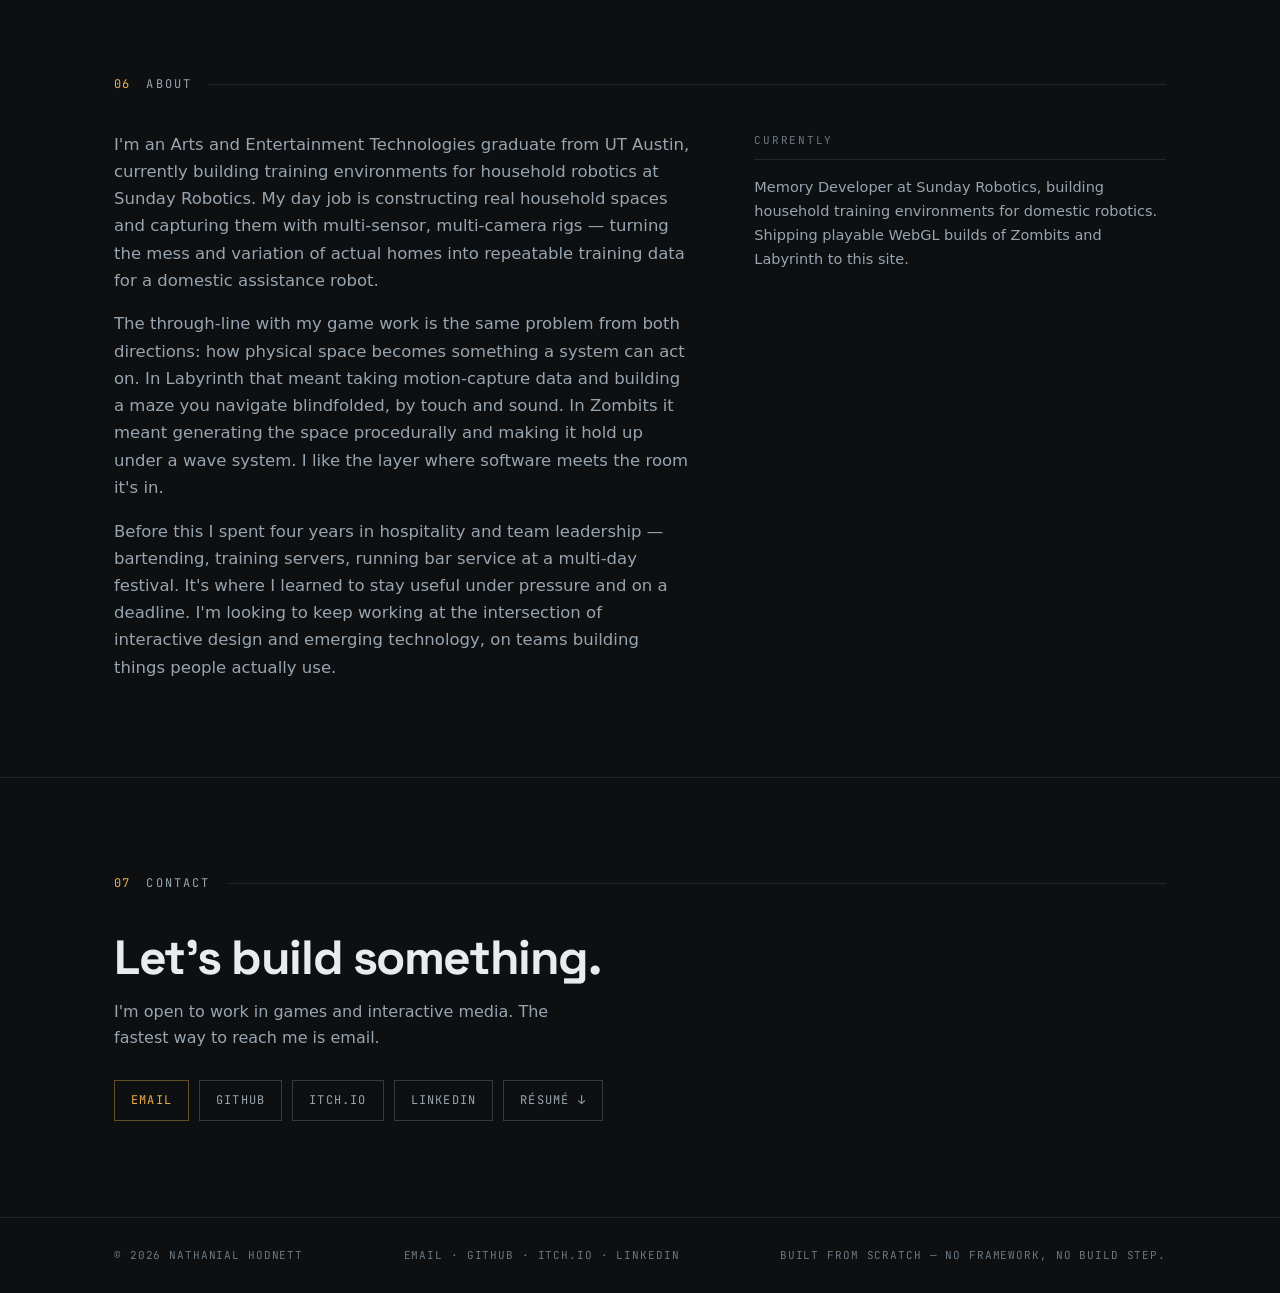
==== commit 88a301b1: "Retitle Zombits and add the trailer, procgen and multiplayer stills VGS was the class the project wa" ====
--- a/index.html
+++ b/index.html
@@ -64,7 +64,7 @@
             <p style="color:var(--fg-muted);font-size:14.5px;margin:0">
               Memory Developer at Sunday Robotics, building household training
               environments for domestic robotics. Shipping playable WebGL builds of
-              Zombits 3.0 and Labyrinth to this site.
+              Zombits and Labyrinth to this site.
             </p>
           </div>
         </div>
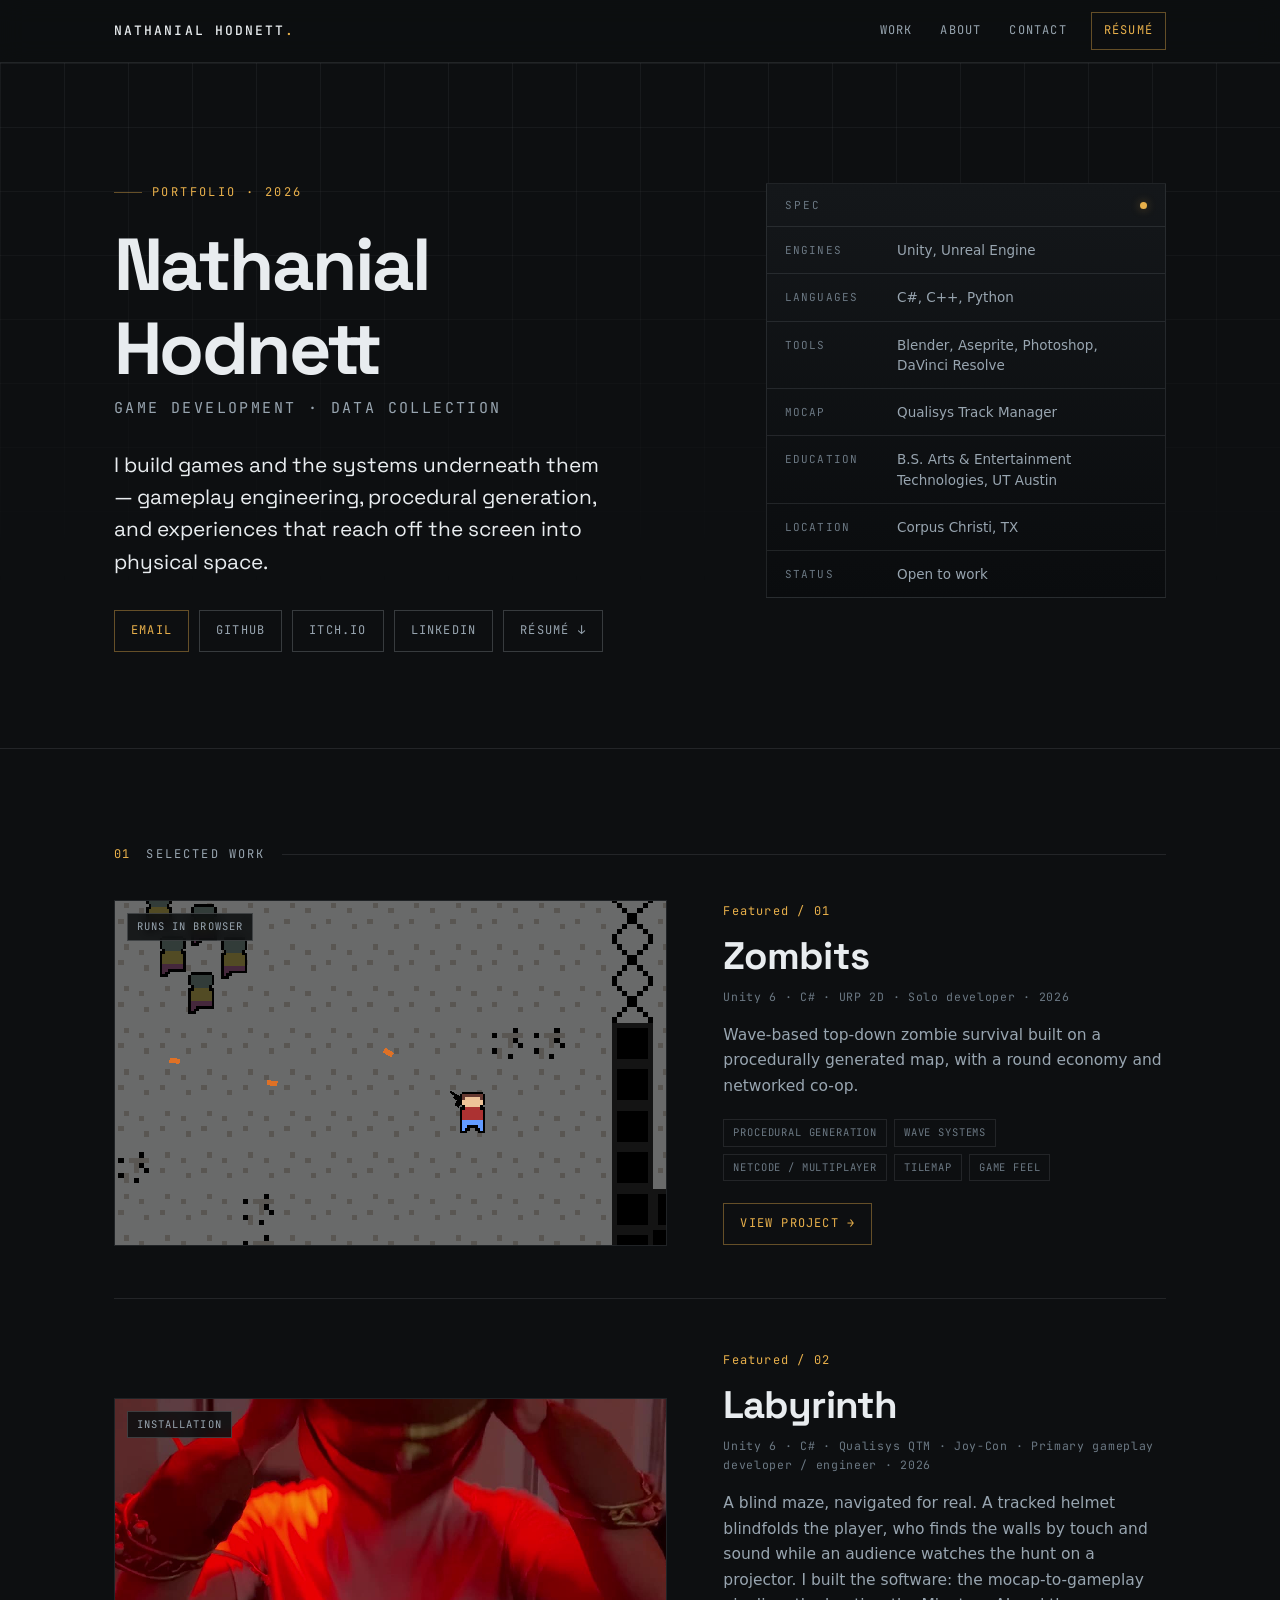
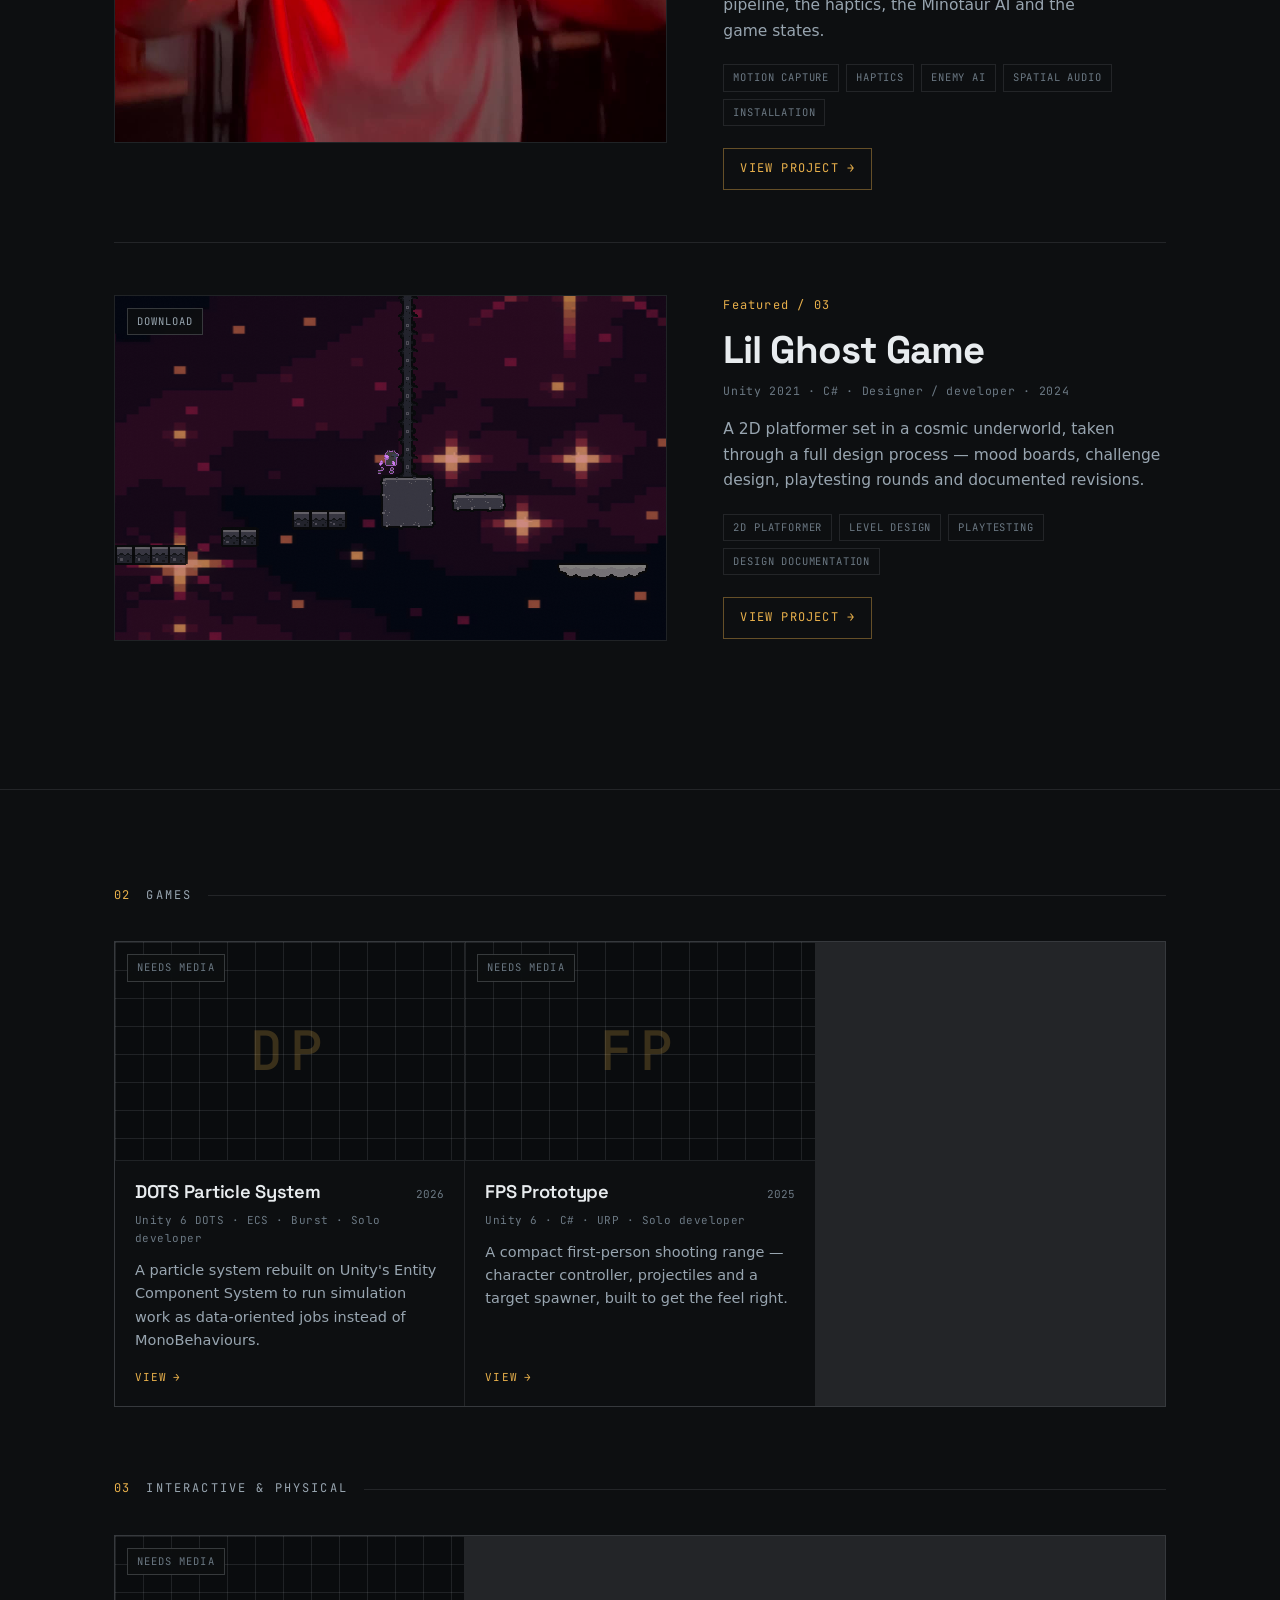
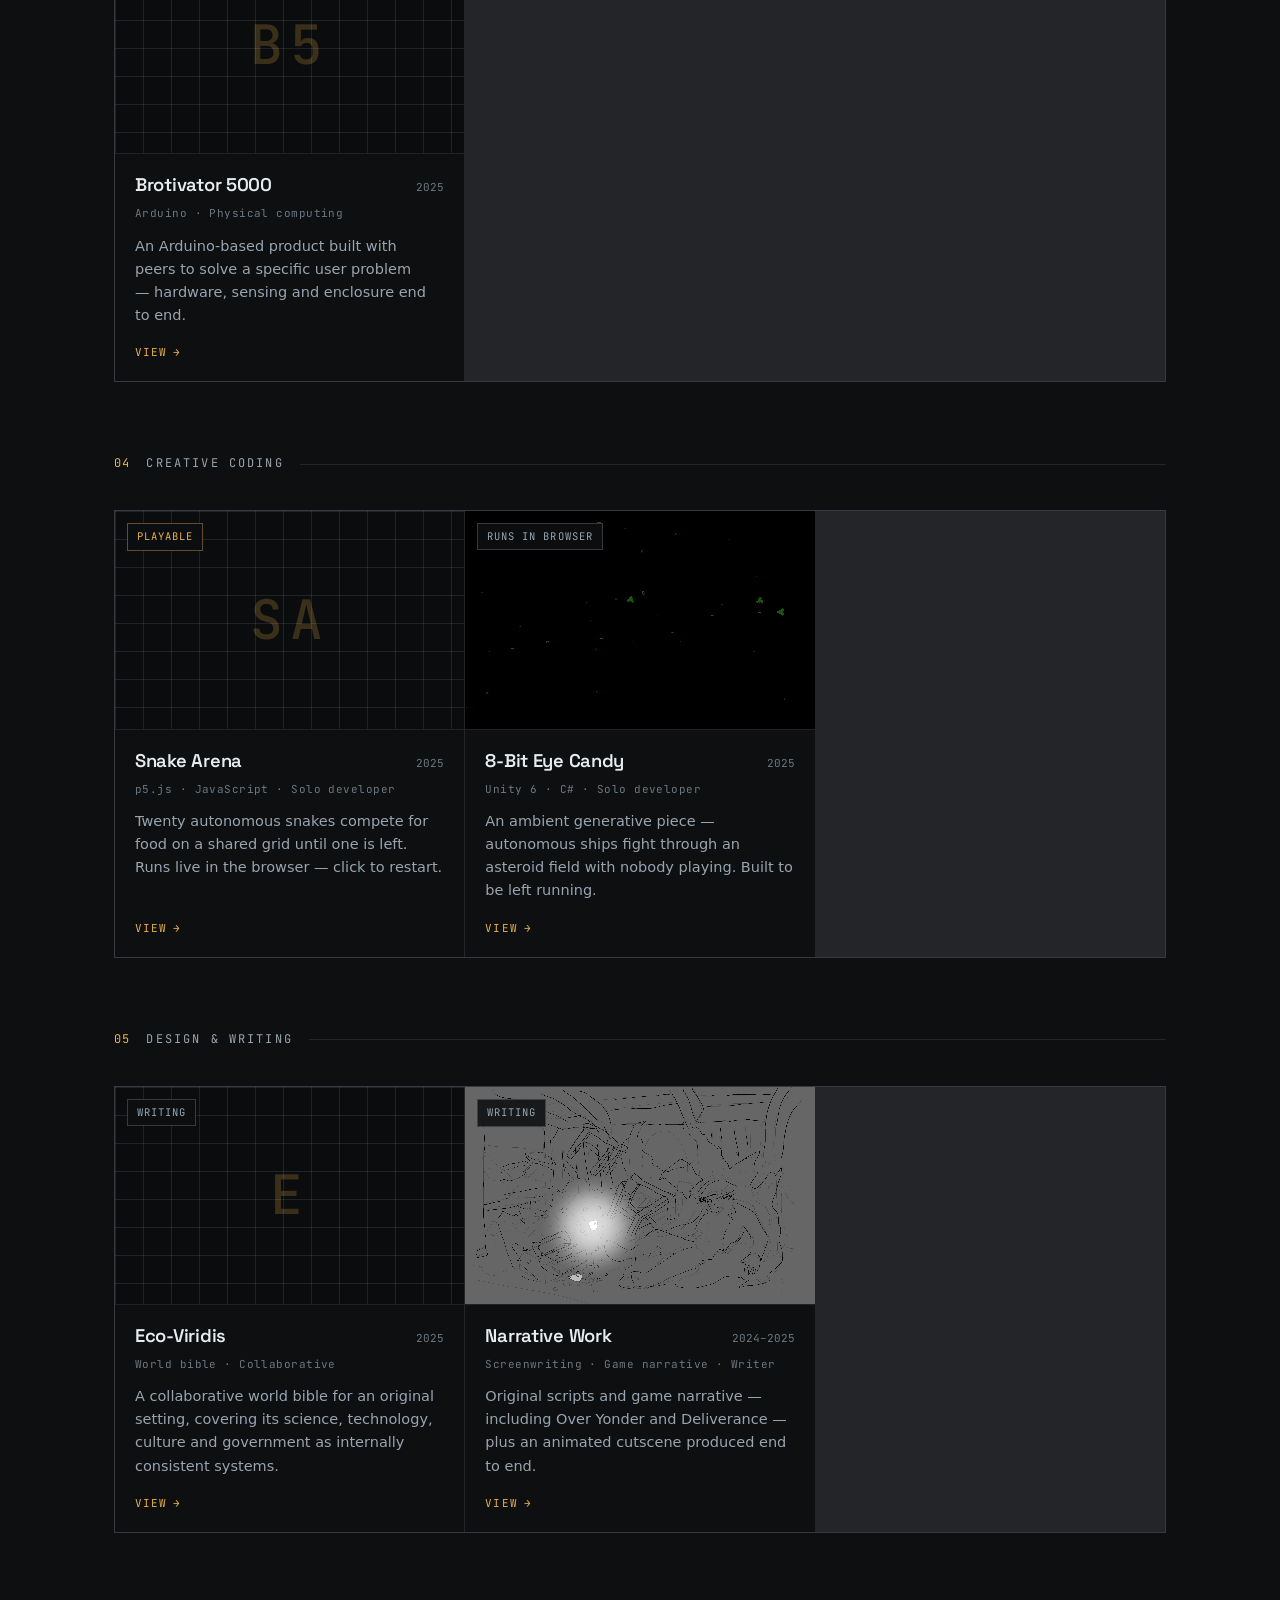
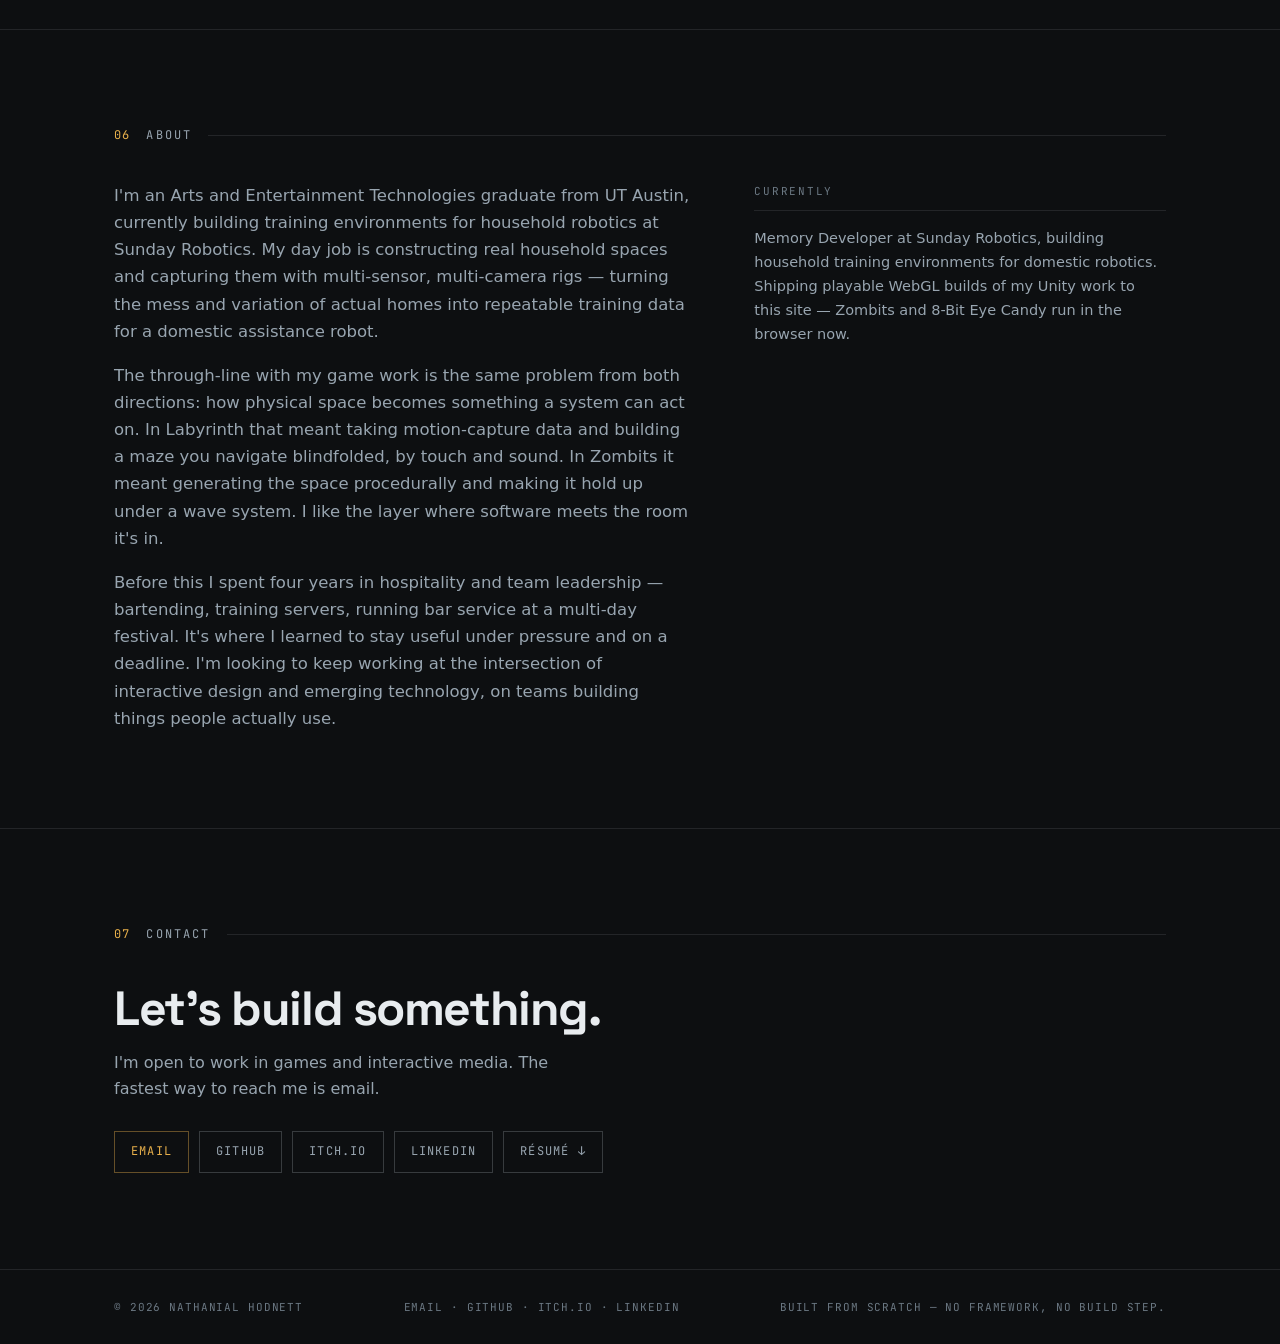
==== commit 7af4e01a: "Fix the 404 page paths, finish the Open Graph tags, correct the Currently blurb 404.html linked its " ====
--- a/index.html
+++ b/index.html
@@ -9,12 +9,13 @@
 <meta name="color-scheme" content="dark">
 <meta name="theme-color" content="#0d0f11">
 
-<!-- Open Graph / social preview.
-     TODO: replace og:url and og:image once the site is live on GitHub Pages. -->
+<!-- Open Graph / social preview. og:image must be an absolute URL — scrapers do not
+     resolve relative paths, so a relative one silently yields no preview card. -->
 <meta property="og:type" content="website">
+<meta property="og:url" content="https://mintchocodino.github.io/">
 <meta property="og:title" content="Nathanial Hodnett — Game Developer">
 <meta property="og:description" content="Gameplay systems, procedural generation, networked multiplayer and interactive installation.">
-<meta property="og:image" content="assets/img/zombits/gameplay.png">
+<meta property="og:image" content="https://mintchocodino.github.io/assets/img/zombits/gameplay.png">
 <meta name="twitter:card" content="summary_large_image">
 
 <link rel="icon" href="data:image/svg+xml,<svg xmlns='http://www.w3.org/2000/svg' viewBox='0 0 100 100'><rect width='100' height='100' fill='%230d0f11'/><text y='.9em' x='50%25' text-anchor='middle' font-size='62' font-family='monospace' fill='%23e8b04b'>N</text></svg>">
@@ -64,7 +65,8 @@
             <p style="color:var(--fg-muted);font-size:14.5px;margin:0">
               Memory Developer at Sunday Robotics, building household training
               environments for domestic robotics. Shipping playable WebGL builds of
-              Zombits and Labyrinth to this site.
+              my Unity work to this site — Zombits and 8-Bit Eye Candy run in the
+              browser now.
             </p>
           </div>
         </div>
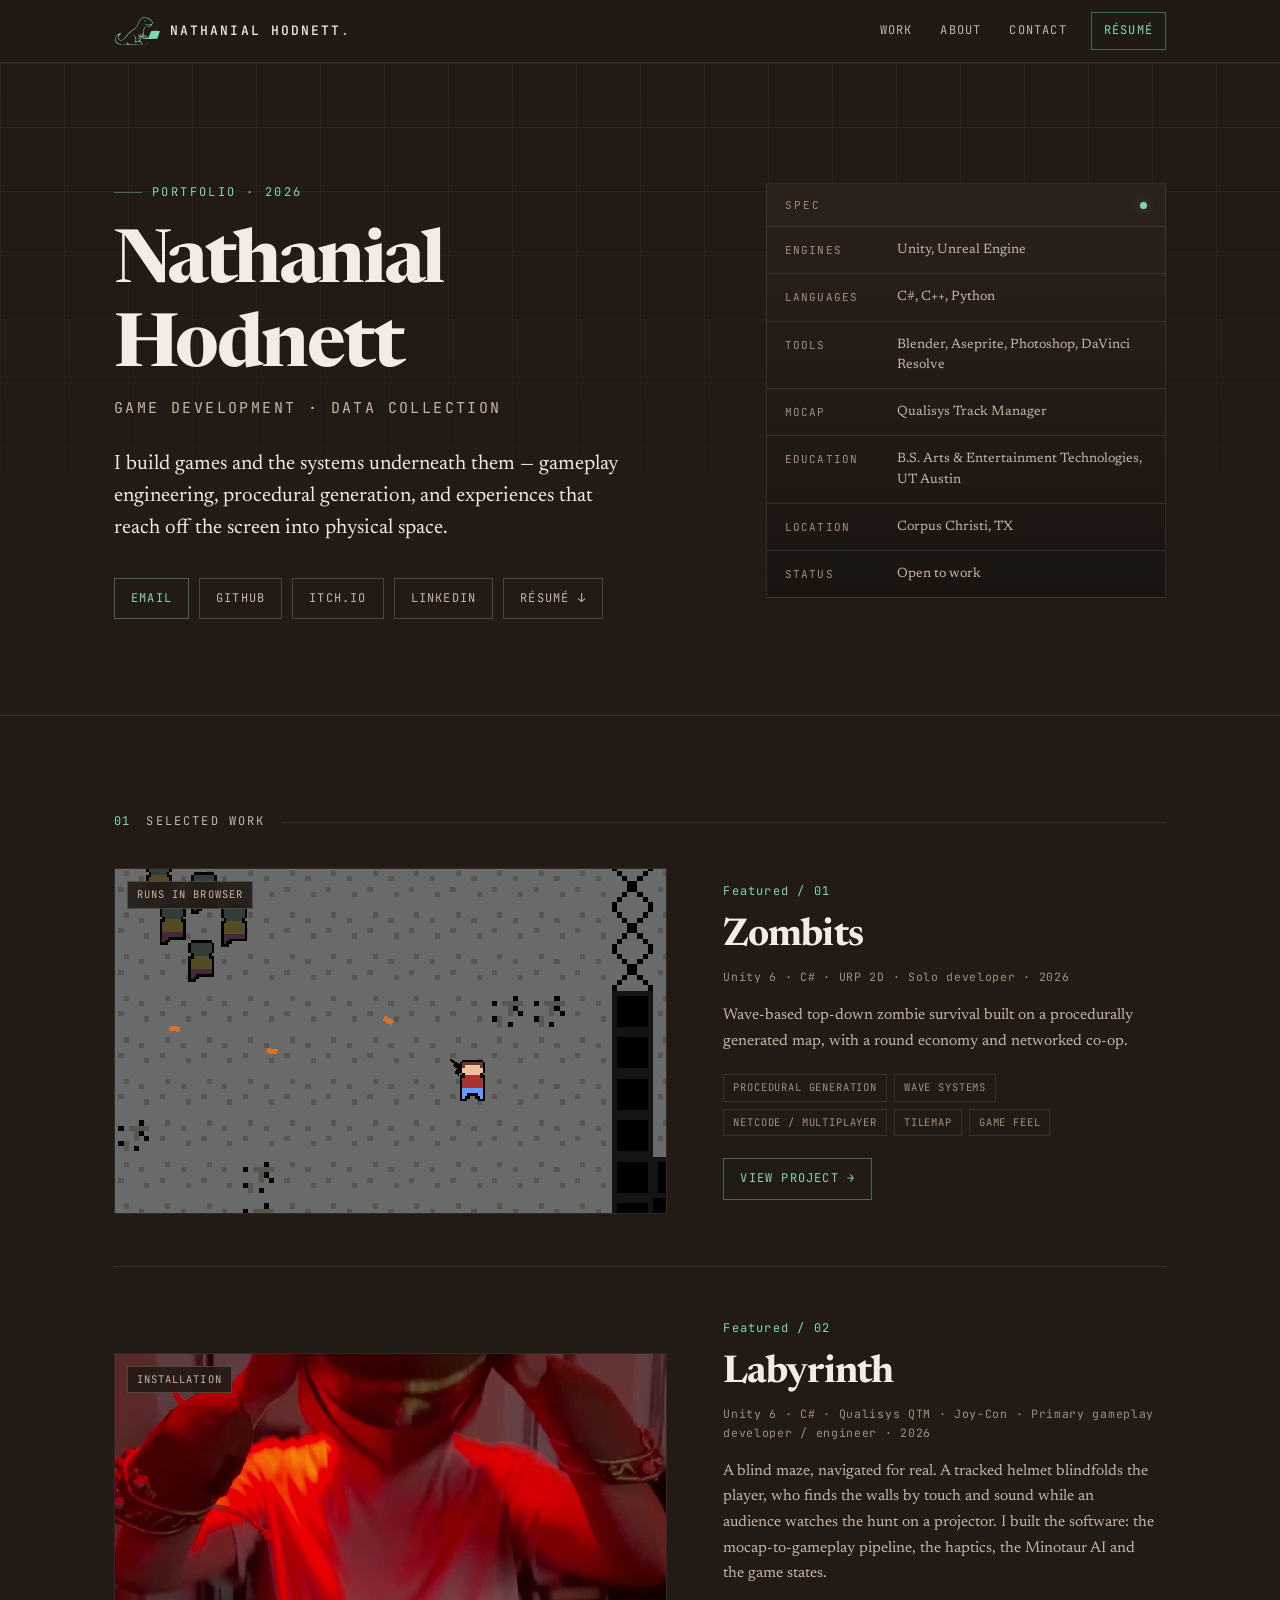
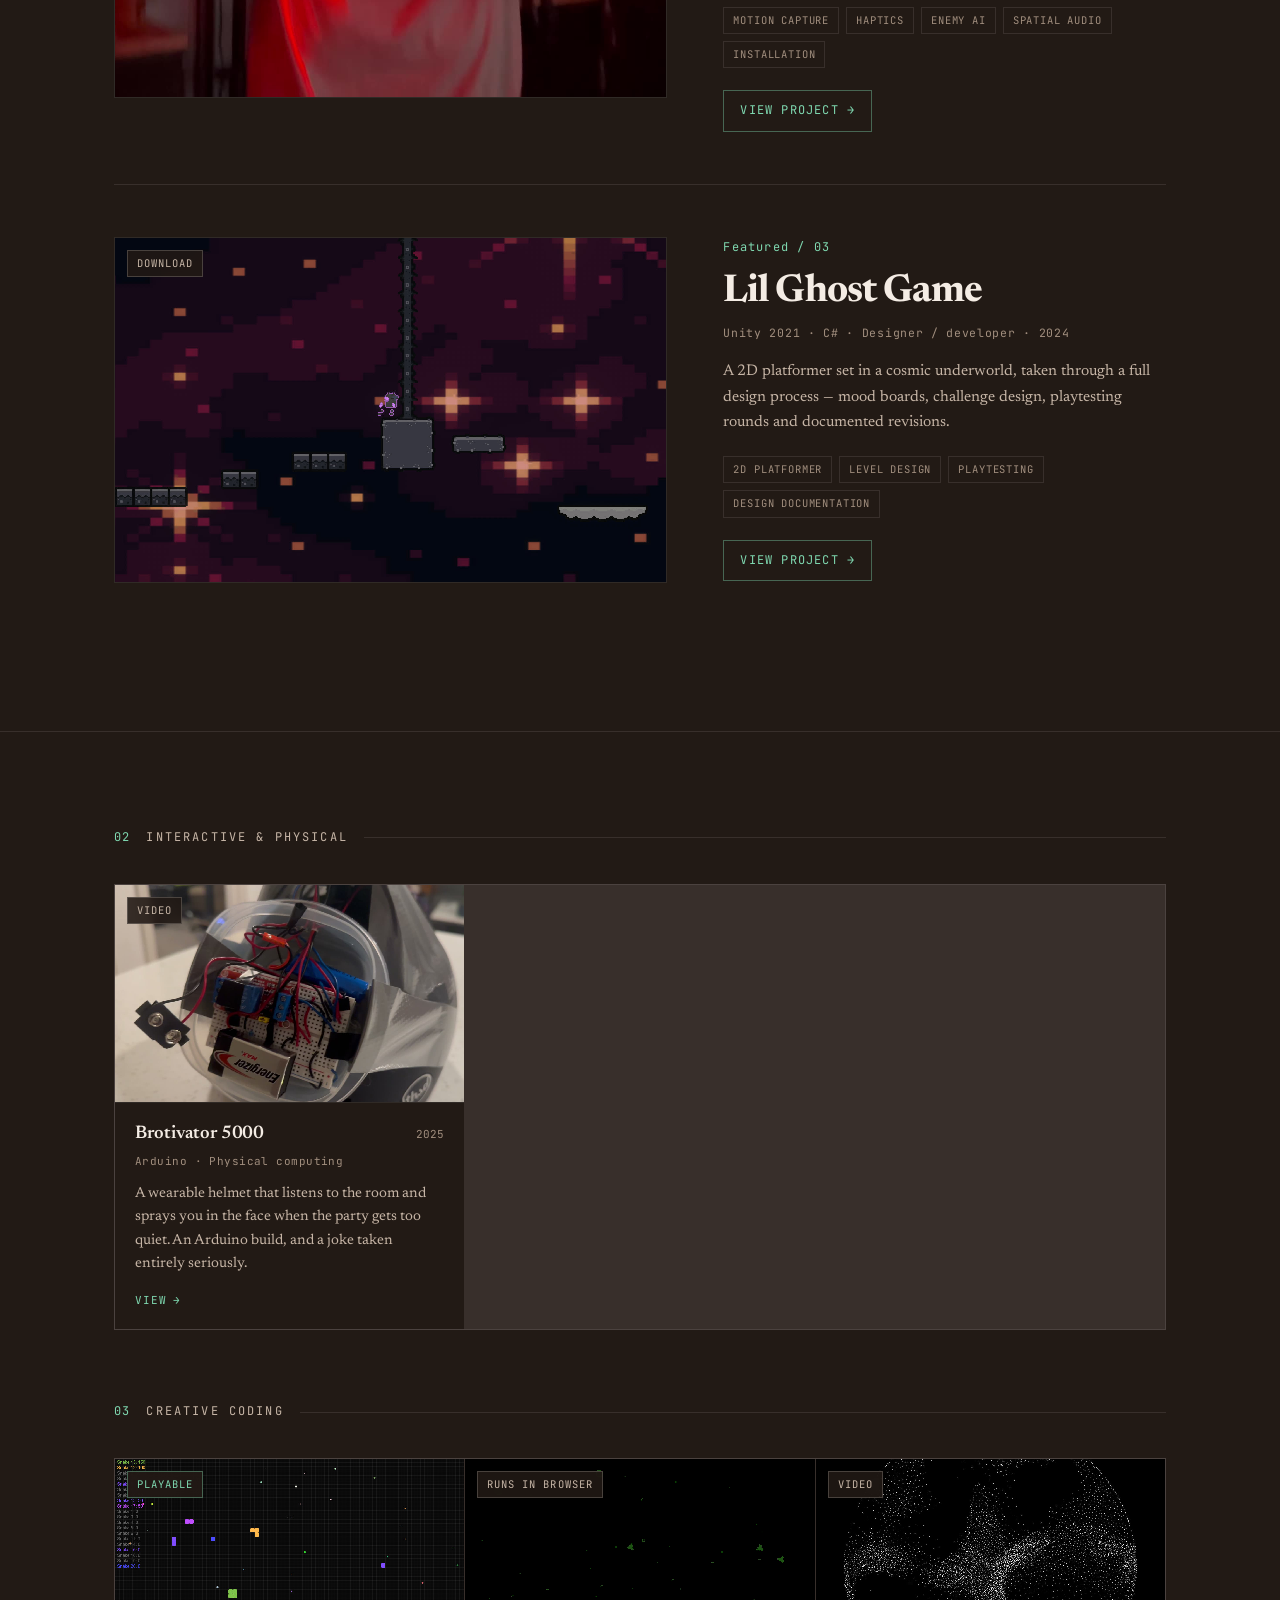
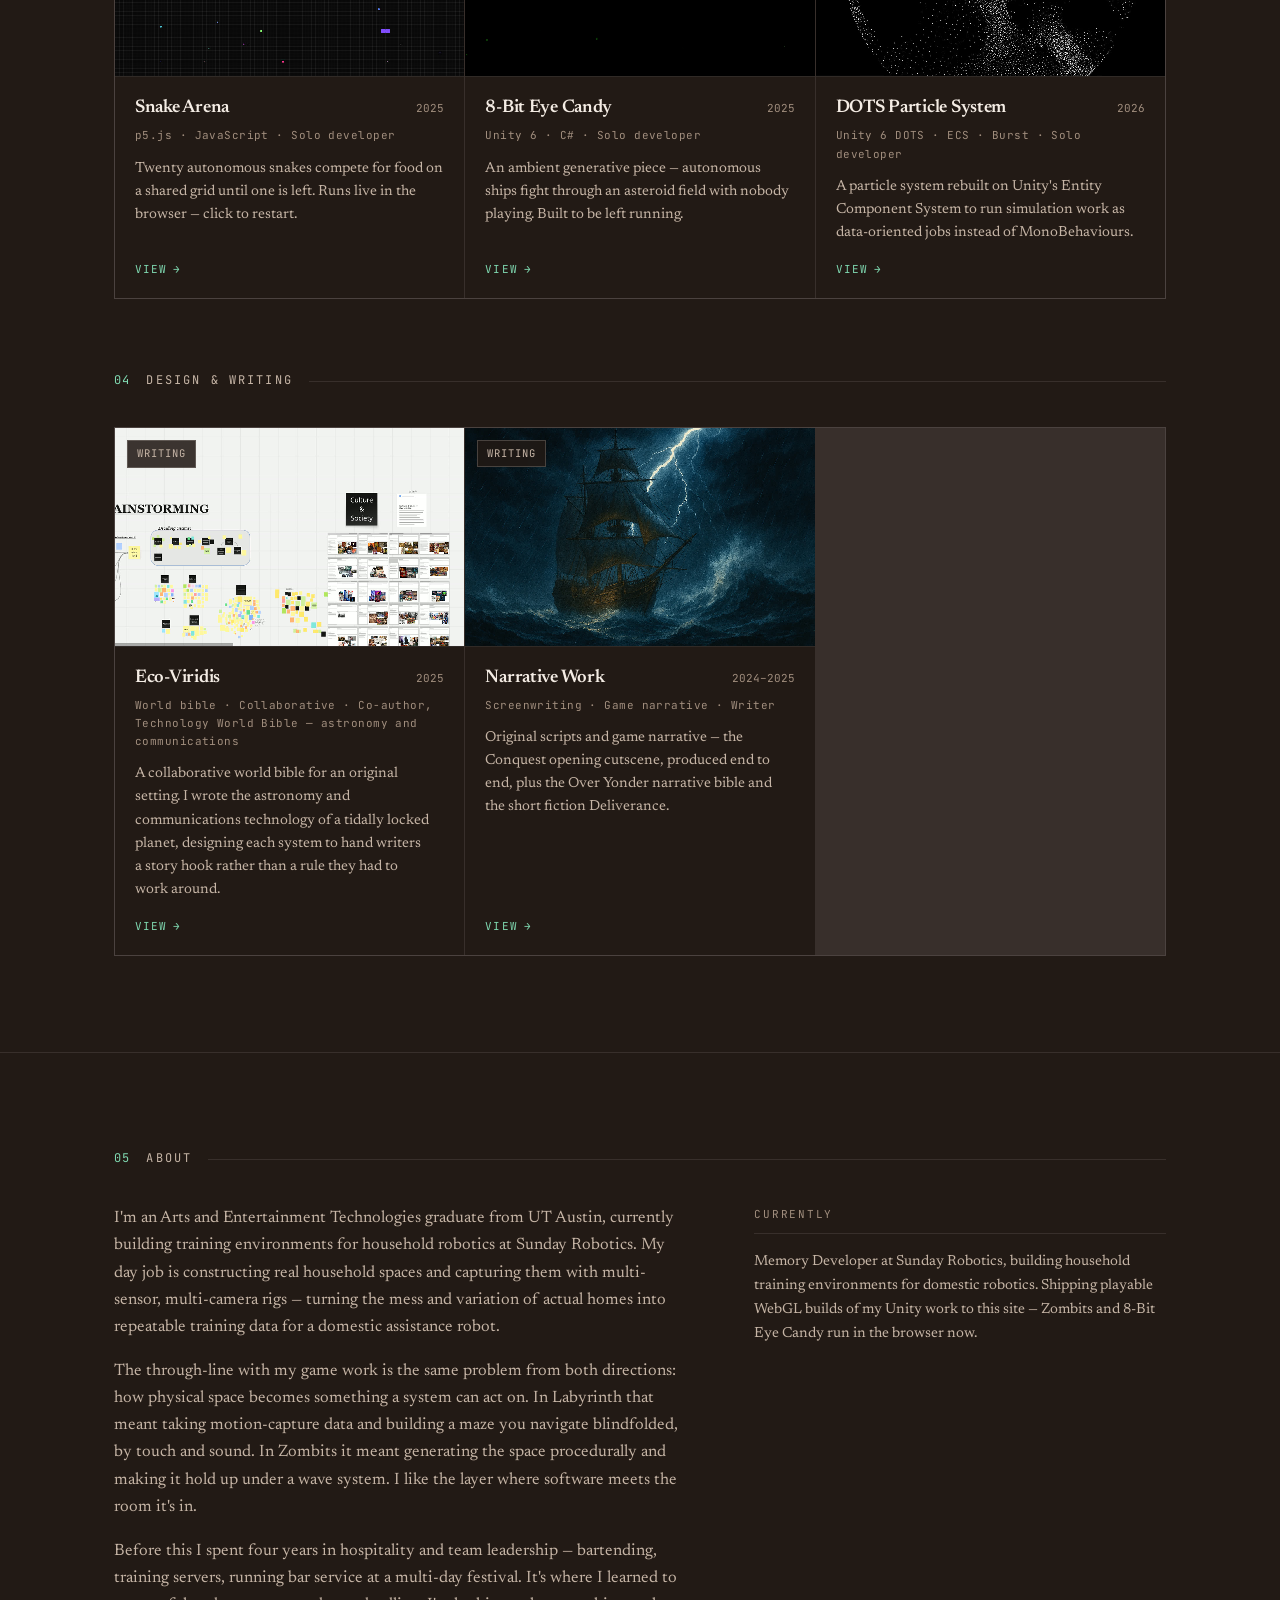
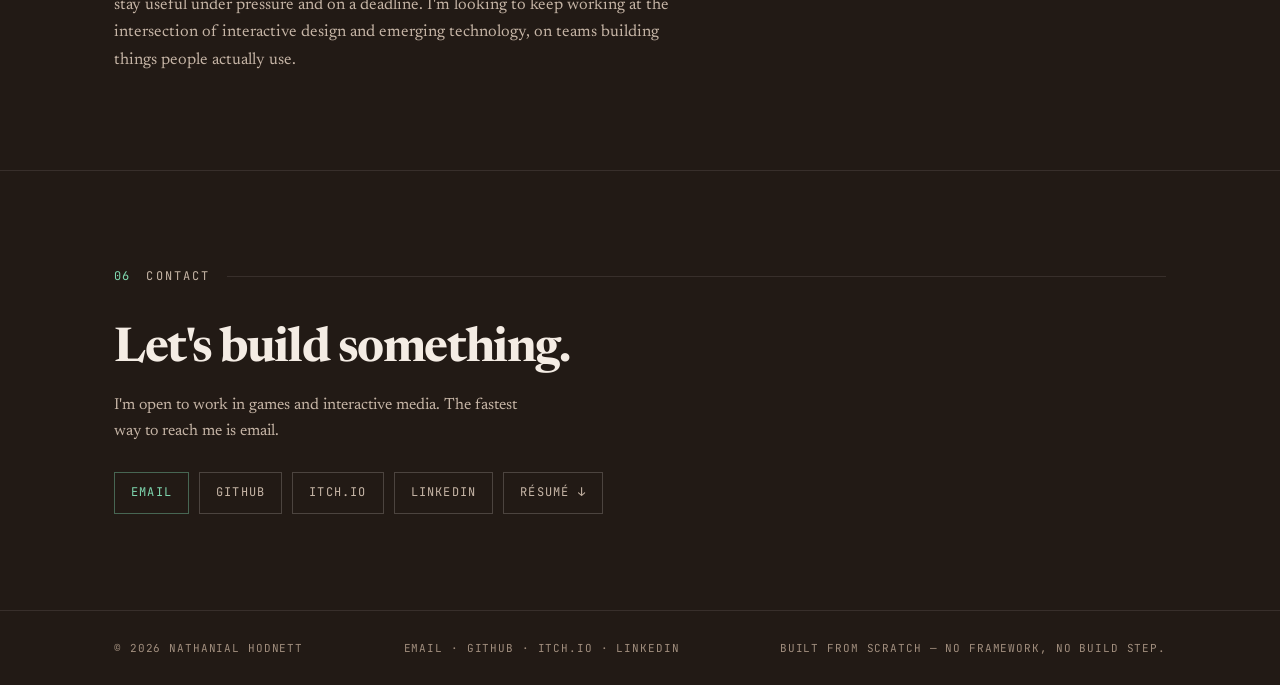
==== commit 32f5253d: "Retheme: roasted brown, mint accent, New York, and the dino mark Mint choco dino, made literal. The " ====
--- a/index.html
+++ b/index.html
@@ -7,7 +7,7 @@
 <title>Nathanial Hodnett — Game Developer</title>
 <meta name="description" content="Game developer working on gameplay systems, procedural generation, networked multiplayer and interactive installation. Portfolio and selected work.">
 <meta name="color-scheme" content="dark">
-<meta name="theme-color" content="#0d0f11">
+<meta name="theme-color" content="#221A15">
 
 <!-- Open Graph / social preview. og:image must be an absolute URL — scrapers do not
      resolve relative paths, so a relative one silently yields no preview card. -->
@@ -18,11 +18,11 @@
 <meta property="og:image" content="https://mintchocodino.github.io/assets/img/zombits/gameplay.png">
 <meta name="twitter:card" content="summary_large_image">
 
-<link rel="icon" href="data:image/svg+xml,<svg xmlns='http://www.w3.org/2000/svg' viewBox='0 0 100 100'><rect width='100' height='100' fill='%230d0f11'/><text y='.9em' x='50%25' text-anchor='middle' font-size='62' font-family='monospace' fill='%23e8b04b'>N</text></svg>">
+<link rel="icon" href="assets/img/brand/favicon.svg" type="image/svg+xml">
 
 <link rel="preconnect" href="https://fonts.googleapis.com">
 <link rel="preconnect" href="https://fonts.gstatic.com" crossorigin>
-<link rel="stylesheet" href="https://fonts.googleapis.com/css2?family=Space+Grotesk:wght@500;600;700&family=JetBrains+Mono:wght@400;500&display=swap">
+<link rel="stylesheet" href="https://fonts.googleapis.com/css2?family=Newsreader:opsz,wght@6..72,400;6..72,500;6..72,600;6..72,700&family=JetBrains+Mono:wght@400;500&display=swap">
 <link rel="stylesheet" href="assets/css/site.css">
 </head>
 <body>
--- a/assets/css/site.css
+++ b/assets/css/site.css
@@ -1,30 +1,41 @@
 /* ===========================================================================
    Nathanial Hodnett — portfolio
-   Theme: Technical Blueprint. Dark charcoal, hairline rules, brass accent,
-   monospace for every piece of metadata.
+   Theme: Mint Choco. Roasted brown ground, mint green accent, hairline rules,
+   New York for everything that is read and monospace for everything that is
+   scanned. The palette is the tag: mintchocodino.
    =========================================================================== */
 
 /* --- tokens -------------------------------------------------------------- */
 :root {
-  --bg:         #0d0f11;
-  --bg-elev:    #14171a;
-  --bg-elev-2:  #191d21;
-  --bg-inset:   #0a0c0e;
-
-  --rule:        rgba(226, 232, 240, 0.10);
-  --rule-strong: rgba(226, 232, 240, 0.20);
-
-  --fg:       #e8ecef;
-  --fg-muted: #98a5b0;
-  --fg-dim:   #6b7883;
-
-  --accent:      #e8b04b;
-  --accent-soft: rgba(232, 176, 75, 0.14);
-  --accent-line: rgba(232, 176, 75, 0.40);
+  /* Warm dark browns, all on roughly the same hue (~25deg) so elevation reads
+     as light rather than as a colour shift. */
+  --bg:         #221A15;
+  --bg-elev:    #2B211B;
+  --bg-elev-2:  #33271F;
+  --bg-inset:   #1A1410;
+
+  /* Rules are warm white at low alpha, so they sit on the brown instead of
+     going grey-blue against it. */
+  --rule:        rgba(244, 236, 228, 0.10);
+  --rule-strong: rgba(244, 236, 228, 0.20);
+
+  /* Warm off-whites. Every pair below clears WCAG AA on --bg; fg and fg-muted
+     clear AAA. fg-dim is 5.45:1, which matters because the 11px mono captions
+     use it — the old blue-grey scheme had that pair at about 4:1 and failed. */
+  --fg:       #F4ECE4;
+  --fg-muted: #C6B5A6;
+  --fg-dim:   #A18E7E;
+
+  --accent:      #7FD8B0;
+  --accent-soft: rgba(127, 216, 176, 0.14);
+  --accent-line: rgba(127, 216, 176, 0.40);
 
   --mono: "JetBrains Mono", ui-monospace, SFMono-Regular, Menlo, Consolas, monospace;
-  --sans: "Space Grotesk", ui-sans-serif, system-ui, -apple-system, "Segoe UI", sans-serif;
-  --body: ui-sans-serif, system-ui, -apple-system, "Segoe UI", Roboto, sans-serif;
+  /* New York is Apple's serif and ships on macOS/iOS only — ui-serif resolves
+     to it there. Newsreader is the web fallback everywhere else: same
+     old-style warmth, designed for screen reading. Georgia backs both up. */
+  --display: "New York", ui-serif, "Newsreader", Georgia, "Times New Roman", serif;
+  --body:    "New York", ui-serif, "Newsreader", Georgia, "Times New Roman", serif;
 
   --measure: 68ch;
   --gutter: clamp(20px, 5vw, 64px);
@@ -62,7 +73,7 @@
 a { color: inherit; }
 
 h1, h2, h3, h4 {
-  font-family: var(--sans);
+  font-family: var(--display);
   font-weight: 600;
   line-height: 1.15;
   letter-spacing: -0.015em;
@@ -80,7 +91,7 @@
 
 .skip {
   position: absolute; left: -9999px; top: 0; z-index: 200;
-  background: var(--accent); color: #0d0f11;
+  background: var(--accent); color: var(--bg);
   padding: 10px 16px; font-family: var(--mono); font-size: 13px;
 }
 .skip:focus { left: 8px; top: 8px; }
@@ -133,7 +144,7 @@
   position: sticky;
   top: 0;
   z-index: 100;
-  background: rgba(13, 15, 17, 0.82);
+  background: rgba(34, 26, 21, 0.82);
   backdrop-filter: blur(12px);
   -webkit-backdrop-filter: blur(12px);
   border-bottom: 1px solid var(--rule);
@@ -149,6 +160,9 @@
   padding-inline: var(--gutter);
 }
 .brand {
+  display: inline-flex;
+  align-items: center;
+  gap: 10px;
   font-family: var(--mono);
   font-size: 13px;
   font-weight: 500;
@@ -158,7 +172,26 @@
   color: var(--fg);
   white-space: nowrap;
 }
-.brand span { color: var(--accent); }
+.brand__dot { color: var(--accent); }
+
+/* Masked rather than <img>, so the mark takes its colour from here and can
+   react to hover. background is what actually gets painted; the SVG only
+   supplies the shape. */
+.brand__mark {
+  flex: none;
+  width: 46px;
+  height: 28px;
+  background: var(--accent);
+  -webkit-mask: url("../img/brand/dino.svg") center / contain no-repeat;
+          mask: url("../img/brand/dino.svg") center / contain no-repeat;
+  transition: background .18s var(--ease), transform .18s var(--ease);
+}
+.brand:hover .brand__mark { background: var(--fg); transform: translateY(-1px); }
+
+@media (max-width: 640px) {
+  .brand { gap: 7px; }
+  .brand__mark { width: 34px; height: 21px; }
+}
 
 .nav { display: flex; align-items: center; gap: 4px; }
 .nav a {
@@ -179,7 +212,7 @@
   margin-left: 8px;
   transition: background .18s var(--ease), color .18s var(--ease);
 }
-.nav a.nav-cta:hover { background: var(--accent); color: #0d0f11; }
+.nav a.nav-cta:hover { background: var(--accent); color: var(--bg); }
 
 @media (max-width: 640px) {
   .nav a { padding: 8px 8px; font-size: 11px; letter-spacing: .06em; }
@@ -250,7 +283,7 @@
   margin-bottom: 28px;
 }
 .hero__statement {
-  font-family: var(--sans);
+  font-family: var(--display);
   font-size: clamp(1.05rem, 2.2vw, 1.3rem);
   line-height: 1.55;
   color: var(--fg);
@@ -326,7 +359,7 @@
 .btn:hover { color: var(--fg); border-color: var(--fg-dim); background: var(--bg-elev); }
 
 .btn--accent { color: var(--accent); border-color: var(--accent-line); }
-.btn--accent:hover { background: var(--accent); border-color: var(--accent); color: #0d0f11; }
+.btn--accent:hover { background: var(--accent); border-color: var(--accent); color: var(--bg); }
 
 .btn__arrow { transition: transform .18s var(--ease); }
 .btn:hover .btn__arrow { transform: translateX(3px); }
@@ -407,7 +440,7 @@
   font-size: clamp(2rem, 8vw, 3.4rem);
   font-weight: 500;
   letter-spacing: 0.12em;
-  color: rgba(232, 176, 75, 0.22);
+  color: rgba(127, 216, 176, 0.22);
 }
 
 /* --- tags / badges ------------------------------------------------------- */
@@ -432,12 +465,12 @@
   letter-spacing: 0.10em;
   text-transform: uppercase;
   padding: 4px 9px;
-  background: rgba(13, 15, 17, 0.88);
+  background: rgba(34, 26, 21, 0.88);
   border: 1px solid var(--rule-strong);
   color: var(--fg-muted);
   backdrop-filter: blur(4px);
 }
-.badge--playable { color: var(--accent); border-color: var(--accent-line); background: rgba(13,15,17,.92); }
+.badge--playable { color: var(--accent); border-color: var(--accent-line); background: rgba(34, 26, 21, .92); }
 .badge--todo     { color: var(--fg-dim); }
 
 /* --- project grid -------------------------------------------------------- */
@@ -595,7 +628,7 @@
   margin-bottom: 14px;
 }
 .proj-head__summary {
-  font-family: var(--sans);
+  font-family: var(--display);
   font-size: clamp(1.02rem, 2.2vw, 1.22rem);
   line-height: 1.55;
   color: var(--fg-muted);
@@ -665,6 +698,48 @@
 }
 .media__hint strong { color: var(--accent); font-weight: 500; }
 
+/* Readable sample of written work. This used to force Georgia to contrast with a
+   sans body; the body is New York now, so the separation comes from the inset
+   ground and the accent rule instead, and the type just matches. */
+.excerpt {
+  margin: 0;
+  padding: 26px clamp(20px, 4vw, 34px);
+  border: 1px solid var(--rule);
+  border-left: 2px solid var(--accent-line);
+  background: var(--bg-inset);
+}
+.excerpt__head {
+  display: flex;
+  flex-wrap: wrap;
+  align-items: baseline;
+  gap: 10px;
+  margin-bottom: 18px;
+  padding-bottom: 12px;
+  border-bottom: 1px solid var(--rule);
+}
+.excerpt__label {
+  font-family: var(--mono);
+  font-size: 11px;
+  letter-spacing: 0.12em;
+  text-transform: uppercase;
+  color: var(--accent);
+}
+.excerpt__meta {
+  font-family: var(--mono);
+  font-size: 11px;
+  letter-spacing: 0.06em;
+  color: var(--fg-dim);
+}
+.excerpt p {
+  font-family: var(--body);
+  font-size: 15.5px;
+  line-height: 1.75;
+  color: var(--fg-muted);
+  max-width: 62ch;
+  margin: 0 0 1em;
+}
+.excerpt p:last-child { margin-bottom: 0; }
+
 /* detail content columns */
 .proj-body {
   display: grid;
@@ -733,7 +808,7 @@
   color: var(--fg-dim);
   margin-bottom: 6px;
 }
-.proj-nav__title { font-family: var(--sans); font-size: 1.05rem; font-weight: 600; color: var(--fg); }
+.proj-nav__title { font-family: var(--display); font-size: 1.05rem; font-weight: 600; color: var(--fg); }
 @media (max-width: 560px) {
   .proj-nav { grid-template-columns: 1fr; }
   .proj-nav a:last-child { text-align: left; }
